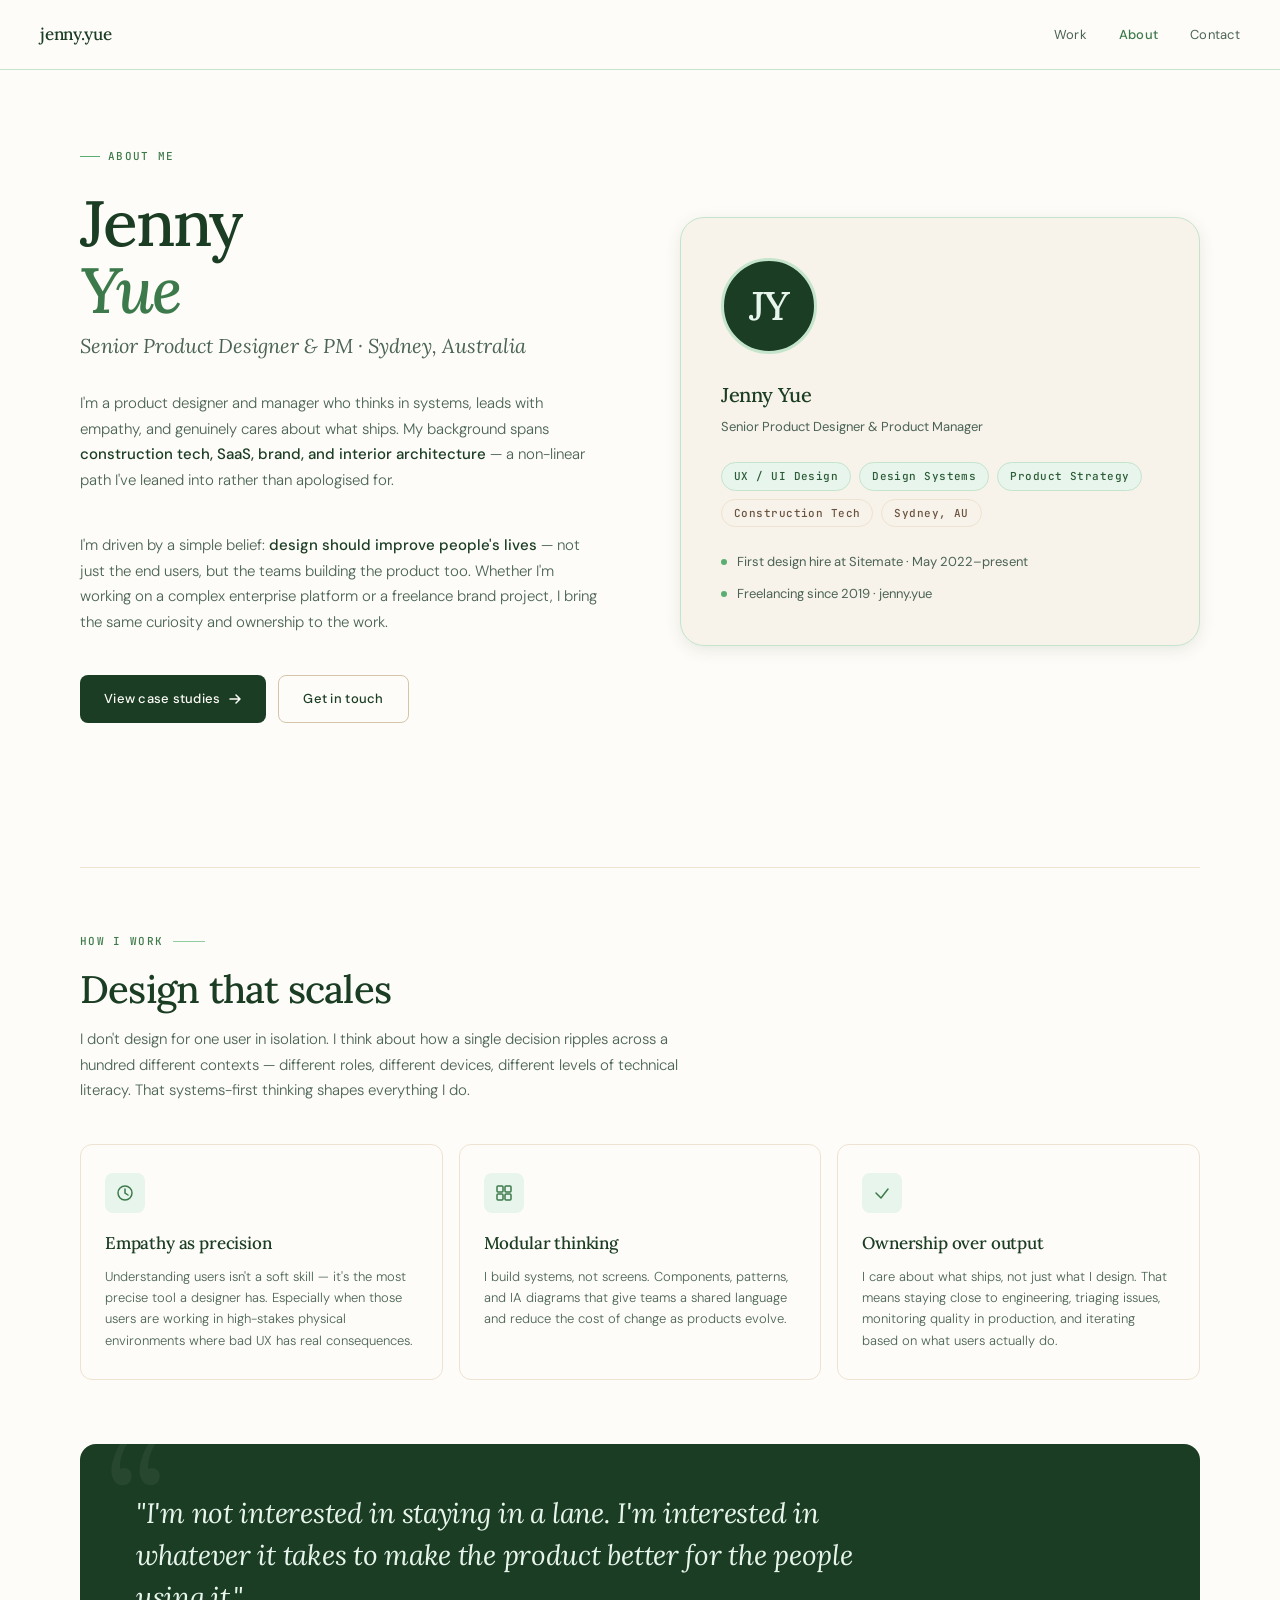
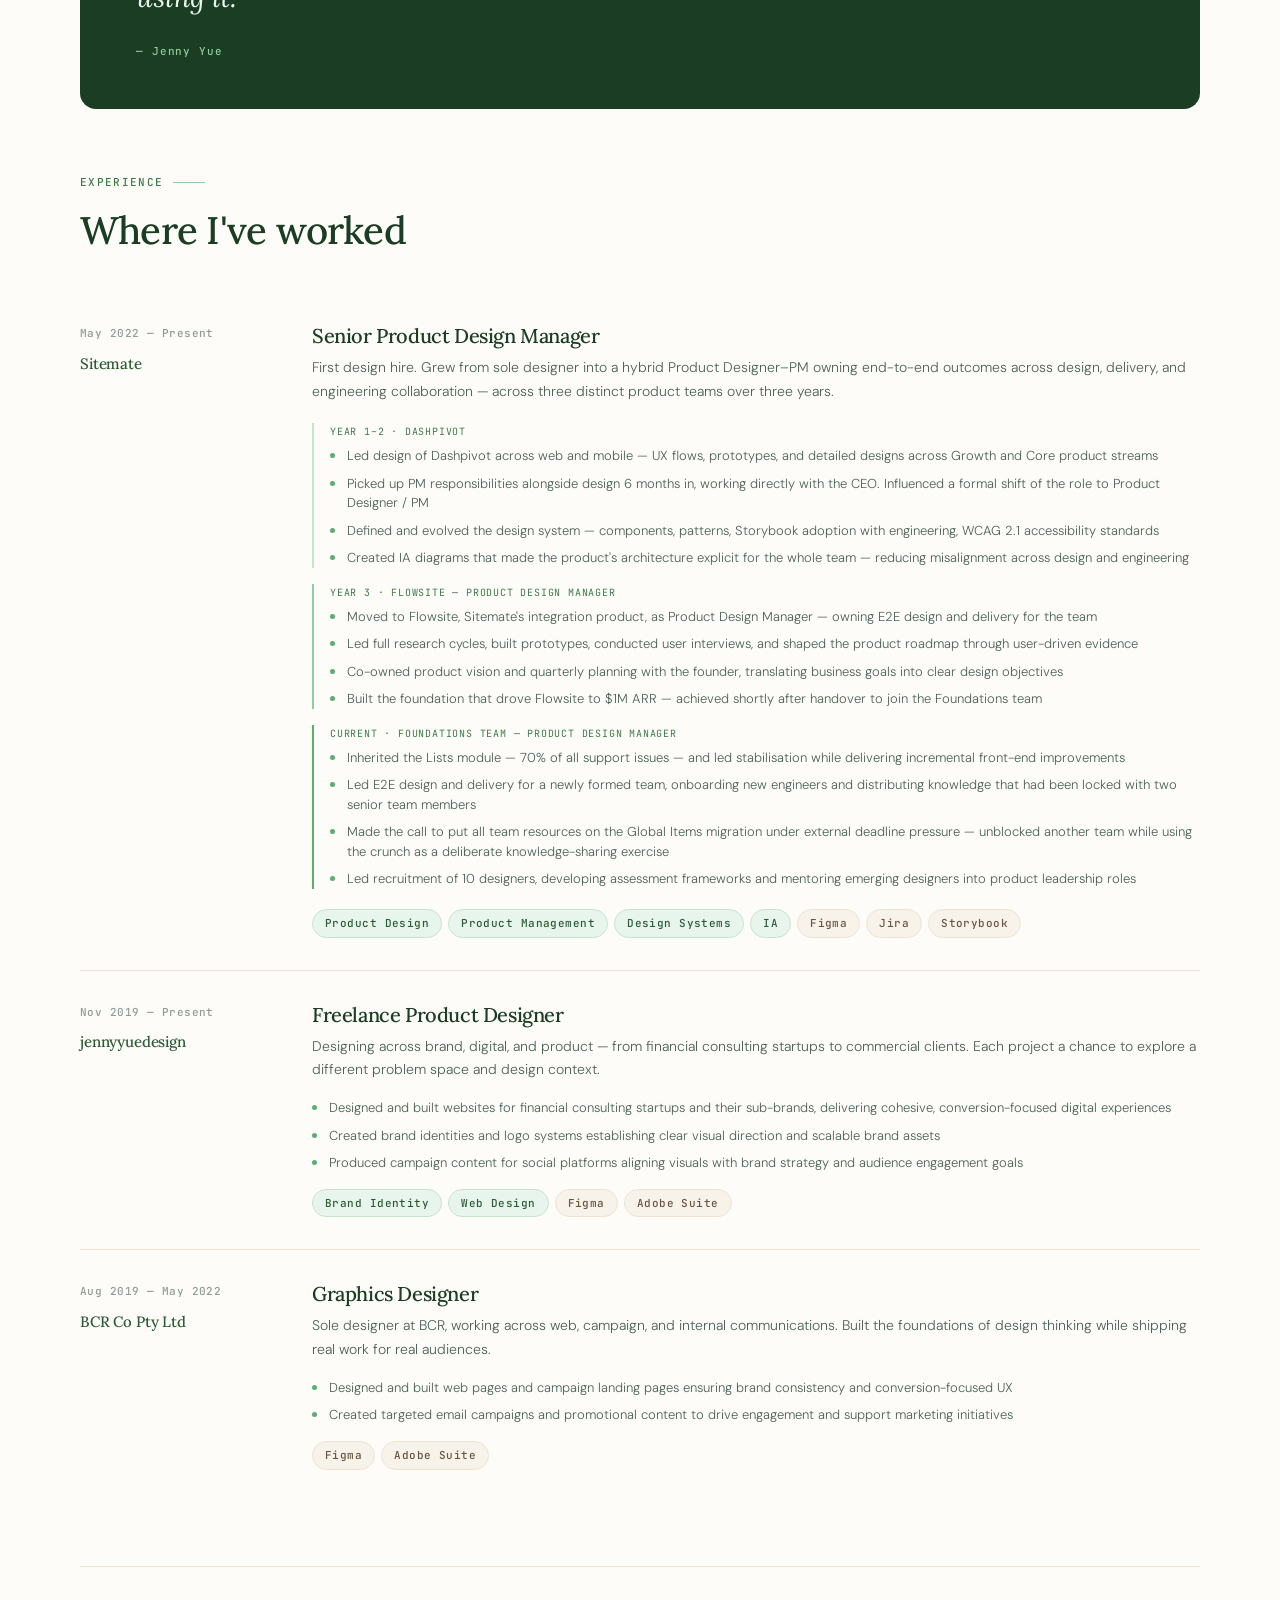
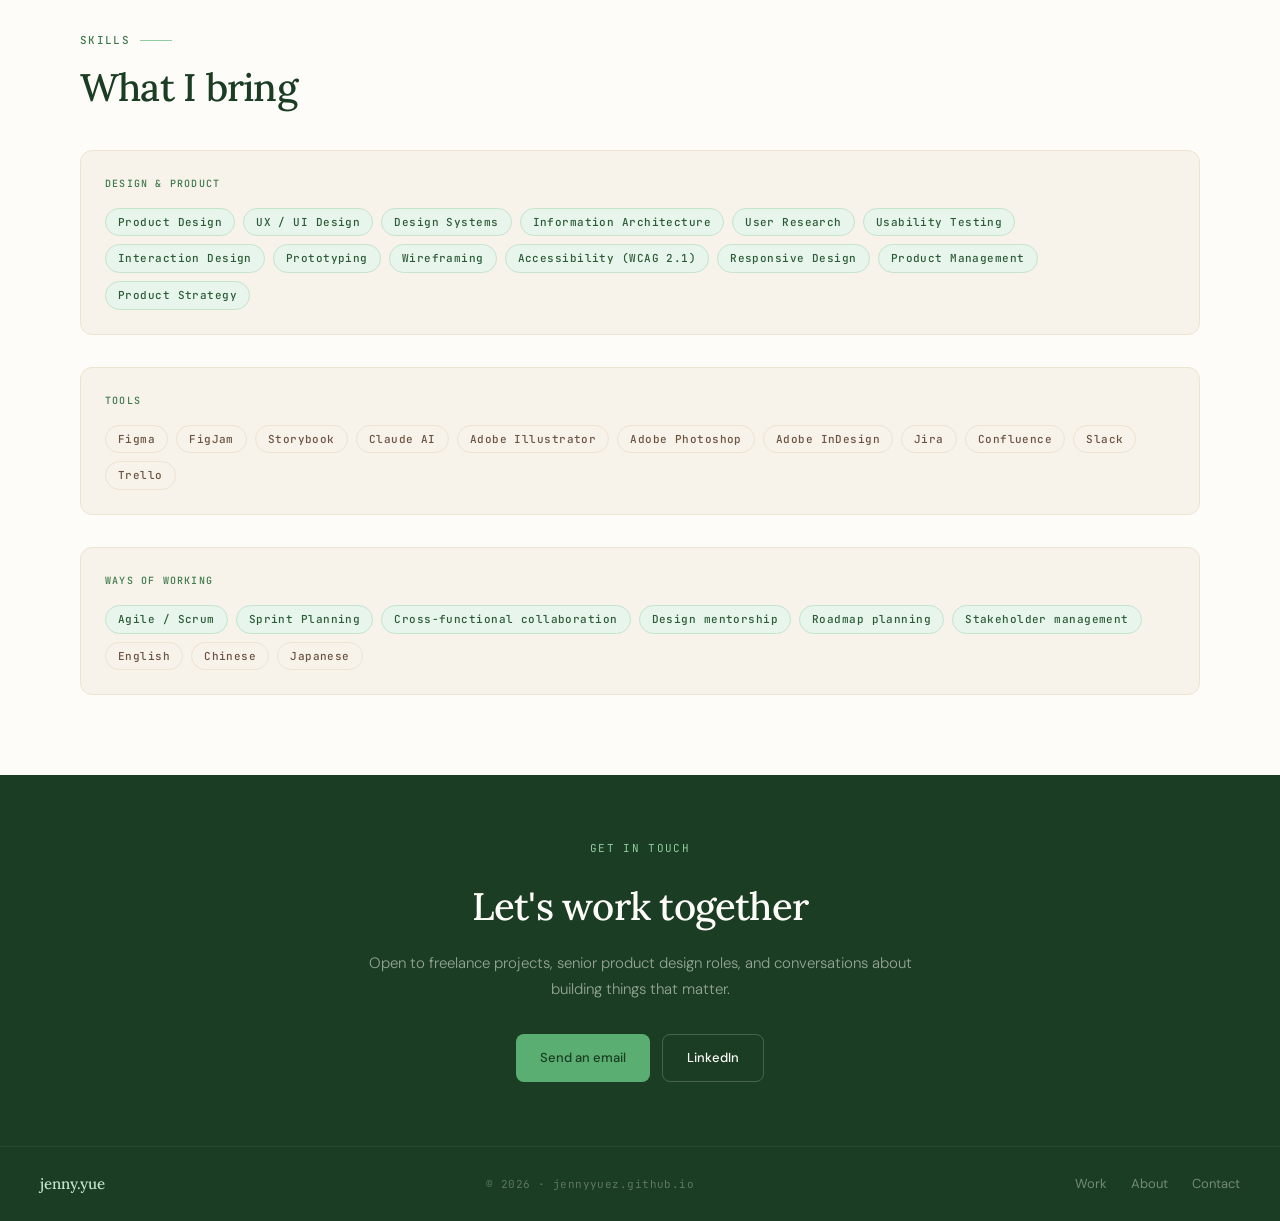
==== about.html @ 9a214248 "personal website files" ====
<!DOCTYPE html>
<html lang="en">
<head>
<meta charset="UTF-8">
<meta name="viewport" content="width=device-width, initial-scale=1.0">
<title>About — jenny.yue</title>
<link rel="preconnect" href="https://fonts.googleapis.com">
<link rel="preconnect" href="https://fonts.gstatic.com" crossorigin>
<link href="https://fonts.googleapis.com/css2?family=Lora:ital,wght@0,400;0,500;0,600;1,400;1,500&family=DM+Sans:opsz,wght@9..40,300;9..40,400;9..40,500&family=JetBrains+Mono:wght@400;500&display=swap" rel="stylesheet">
<style>
  /* ── Canopie tokens ── */
  :root {
    --canopy-100: #E8F5EC;
    --canopy-200: #C4E4CC;
    --canopy-300: #8FCC9F;
    --canopy-400: #5AAE72;
    --canopy-500: #3D7A4B;
    --canopy-600: #2C5C37;
    --canopy-700: #1A3D23;

    --soil-100: #F7F2EA;
    --soil-200: #EDE3D0;
    --soil-300: #D4C4A8;
    --soil-400: #B09A7A;
    --soil-500: #8C7355;
    --soil-600: #6B5440;
    --soil-700: #3D2E22;

    --bloom-400: #EE5A90;
    --bloom-500: #D93872;

    --sun-300: #FFD54F;
    --sun-500: #FFB300;

    --bg-base: #FEFCF8;
    --bg-subtle: #F7F2EA;
    --bg-overlay: #EDE3D0;
    --bg-inverse: #1A3D23;

    --text-primary: #1A3D23;
    --text-secondary: #4A6354;
    --text-tertiary: #8C9E93;
    --text-inverse: #FEFCF8;
    --text-disabled: #C4D0CA;

    --shadow-sm: 0 2px 6px rgba(26,61,35,0.08);
    --shadow-md: 0 4px 16px rgba(26,61,35,0.10);
    --shadow-lg: 0 8px 32px rgba(26,61,35,0.14);

    --radius-xs: 4px;
    --radius-sm: 8px;
    --radius-md: 12px;
    --radius-lg: 16px;
    --radius-xl: 24px;
    --radius-full: 9999px;

    --duration-fast: 150ms;
    --duration-normal: 250ms;
    --duration-slow: 400ms;
    --duration-leisurely: 600ms;

    --ease-default: cubic-bezier(0.4, 0, 0.2, 1);
    --ease-spring: cubic-bezier(0.34, 1.56, 0.64, 1);
    --ease-out: cubic-bezier(0, 0, 0.2, 1);

    --font-display: 'Lora', Georgia, serif;
    --font-body: 'DM Sans', 'Helvetica Neue', sans-serif;
    --font-mono: 'JetBrains Mono', monospace;
  }

  *, *::before, *::after { box-sizing: border-box; margin: 0; padding: 0; }
  html { scroll-behavior: smooth; }

  body {
    background: var(--bg-base);
    color: var(--text-primary);
    font-family: var(--font-body);
    font-size: 15px;
    line-height: 1.7;
    -webkit-font-smoothing: antialiased;
  }

  /* NAV */
  nav {
    position: fixed; top: 0; left: 0; right: 0; z-index: 100;
    padding: 20px 40px;
    display: flex; justify-content: space-between; align-items: center;
    background: rgba(254,252,248,0.92);
    backdrop-filter: blur(16px);
    border-bottom: 1px solid var(--canopy-200);
  }
  .nav-name {
    font-family: var(--font-display);
    font-size: 17px; font-weight: 500;
    color: var(--text-primary);
    text-decoration: none; letter-spacing: -0.01em;
  }
  .nav-links { display: flex; gap: 32px; list-style: none; }
  .nav-links a {
    font-size: 13px; color: var(--text-secondary);
    text-decoration: none; font-weight: 400;
    letter-spacing: 0.02em;
    transition: color var(--duration-fast) var(--ease-default);
  }
  .nav-links a:hover { color: var(--canopy-500); }
  .nav-links a.active { color: var(--canopy-500); font-weight: 500; }

  /* HERO */
  .hero {
    padding: 140px 40px 80px;
    max-width: 1200px; margin: 0 auto;
    display: grid; grid-template-columns: 1fr 1fr; gap: 80px; align-items: center;
  }
  .hero-left { }
  .hero-eyebrow {
    display: inline-flex; align-items: center; gap: 8px;
    font-family: var(--font-mono); font-size: 11px;
    font-weight: 500; letter-spacing: 0.12em; text-transform: uppercase;
    color: var(--canopy-500); margin-bottom: 24px;
  }
  .hero-eyebrow::before {
    content: ''; width: 20px; height: 1px; background: var(--canopy-400);
  }
  .hero-name {
    font-family: var(--font-display);
    font-size: clamp(3rem, 5vw, 5rem);
    font-weight: 500; line-height: 1.05;
    color: var(--text-primary);
    letter-spacing: -0.03em;
    margin-bottom: 8px;
  }
  .hero-name em {
    font-style: italic; color: var(--canopy-500);
  }
  .hero-role {
    font-family: var(--font-display);
    font-size: clamp(1rem, 2vw, 1.25rem);
    font-weight: 300; font-style: italic;
    color: var(--text-secondary);
    margin-bottom: 32px; line-height: 1.35;
  }
  .hero-bio {
    font-size: 15px; color: var(--text-secondary);
    line-height: 1.7; font-weight: 300;
    max-width: 520px; margin-bottom: 40px;
  }
  .hero-bio strong { color: var(--text-primary); font-weight: 500; }

  .hero-actions { display: flex; gap: 12px; flex-wrap: wrap; }
  .btn-primary {
    display: inline-flex; align-items: center; gap: 8px;
    background: var(--canopy-700); color: var(--text-inverse);
    text-decoration: none; padding: 12px 24px;
    font-size: 13px; font-weight: 500; letter-spacing: 0.02em;
    border-radius: var(--radius-sm);
    transition: background var(--duration-fast) var(--ease-default), transform var(--duration-fast) var(--ease-spring), box-shadow var(--duration-fast);
  }
  .btn-primary:hover {
    background: var(--canopy-600);
    transform: translateY(-1px);
    box-shadow: var(--shadow-md);
  }
  .btn-secondary {
    display: inline-flex; align-items: center; gap: 8px;
    background: transparent; color: var(--text-primary);
    text-decoration: none; padding: 12px 24px;
    font-size: 13px; font-weight: 500; letter-spacing: 0.02em;
    border-radius: var(--radius-sm);
    border: 1px solid var(--soil-300);
    transition: all var(--duration-fast) var(--ease-default);
  }
  .btn-secondary:hover {
    background: var(--bg-subtle);
    border-color: var(--canopy-300);
    color: var(--canopy-600);
  }

  /* AVATAR + CARD */
  .hero-right { position: relative; }
  .profile-card {
    background: var(--bg-subtle);
    border: 1px solid var(--canopy-200);
    border-radius: var(--radius-xl);
    padding: 40px;
    box-shadow: var(--shadow-md);
  }
  .avatar-ring {
    width: 96px; height: 96px;
    border-radius: var(--radius-full);
    background: var(--canopy-700);
    display: flex; align-items: center; justify-content: center;
    margin-bottom: 24px;
    font-family: var(--font-display);
    font-size: 2.5rem; font-weight: 500;
    color: var(--canopy-100);
    letter-spacing: -0.02em;
    border: 3px solid var(--canopy-200);
  }
  .profile-name {
    font-family: var(--font-display);
    font-size: 20px; font-weight: 500;
    color: var(--text-primary); margin-bottom: 4px;
    letter-spacing: -0.02em;
  }
  .profile-title {
    font-size: 13px; color: var(--text-secondary);
    margin-bottom: 24px; font-weight: 400;
  }
  .profile-tags { display: flex; flex-wrap: wrap; gap: 8px; margin-bottom: 24px; }
  .tag {
    font-family: var(--font-mono);
    font-size: 11px; font-weight: 500;
    padding: 4px 12px;
    border-radius: var(--radius-full);
    border: 1px solid;
    letter-spacing: 0.04em;
  }
  .tag-green { background: var(--canopy-100); color: var(--canopy-600); border-color: var(--canopy-200); }
  .tag-soil { background: var(--soil-100); color: var(--soil-600); border-color: var(--soil-200); }
  .profile-meta { display: flex; flex-direction: column; gap: 10px; }
  .profile-meta-row {
    display: flex; align-items: center; gap: 10px;
    font-size: 13px; color: var(--text-secondary);
  }
  .meta-dot {
    width: 6px; height: 6px; border-radius: var(--radius-full);
    background: var(--canopy-400); flex-shrink: 0;
  }

  /* MAIN */
  main { max-width: 1200px; margin: 0 auto; padding: 0 40px 80px; }

  /* DIVIDER */
  .section-divider {
    height: 1px; background: var(--soil-200);
    margin: 64px 0;
  }

  /* SECTION LABELS */
  .section-eyebrow {
    font-family: var(--font-mono); font-size: 11px;
    font-weight: 500; letter-spacing: 0.12em; text-transform: uppercase;
    color: var(--canopy-500); margin-bottom: 16px;
    display: flex; align-items: center; gap: 10px;
  }
  .section-eyebrow::after {
    content: ''; flex: 0 0 32px; height: 1px; background: var(--canopy-300);
  }
  .section-heading {
    font-family: var(--font-display);
    font-size: clamp(1.8rem, 3vw, 2.5rem);
    font-weight: 500; line-height: 1.15;
    color: var(--text-primary); letter-spacing: -0.02em;
    margin-bottom: 16px;
  }
  .section-body {
    font-size: 15px; color: var(--text-secondary);
    line-height: 1.7; font-weight: 300; max-width: 640px;
    margin-bottom: 16px;
  }
  .section-body strong { color: var(--text-primary); font-weight: 500; }

  /* PHILOSOPHY */
  .philosophy-grid { display: grid; grid-template-columns: 1fr 1fr 1fr; gap: 16px; margin-top: 40px; }
  .philosophy-card {
    background: var(--bg-base);
    border: 1px solid var(--soil-200);
    border-radius: var(--radius-md);
    padding: 28px 24px;
    transition: box-shadow var(--duration-normal) var(--ease-default), transform var(--duration-normal) var(--ease-spring), border-color var(--duration-normal);
  }
  .philosophy-card:hover {
    box-shadow: var(--shadow-md);
    transform: translateY(-2px);
    border-color: var(--canopy-200);
  }
  .philosophy-icon {
    width: 40px; height: 40px;
    background: var(--canopy-100);
    border-radius: var(--radius-sm);
    display: flex; align-items: center; justify-content: center;
    margin-bottom: 16px;
  }
  .philosophy-icon svg { width: 20px; height: 20px; }
  .philosophy-title {
    font-family: var(--font-display);
    font-size: 17px; font-weight: 500;
    color: var(--text-primary); margin-bottom: 8px;
    letter-spacing: -0.01em;
  }
  .philosophy-text {
    font-size: 13px; color: var(--text-secondary);
    line-height: 1.65; font-weight: 300;
  }

  /* EXPERIENCE */
  .experience-list { display: flex; flex-direction: column; gap: 0; margin-top: 40px; }
  .exp-item {
    display: grid; grid-template-columns: 200px 1fr;
    gap: 32px; padding: 32px 0;
    border-bottom: 1px solid var(--soil-200);
    opacity: 0; transform: translateY(16px);
    transition: opacity var(--duration-leisurely) var(--ease-out), transform var(--duration-leisurely) var(--ease-out);
  }
  .exp-item.visible { opacity: 1; transform: translateY(0); }
  .exp-item:last-child { border-bottom: none; }
  .exp-left { }
  .exp-period {
    font-family: var(--font-mono); font-size: 11px;
    color: var(--text-tertiary); letter-spacing: 0.04em;
    margin-bottom: 8px; font-weight: 500;
  }
  .exp-company {
    font-family: var(--font-display);
    font-size: 15px; font-weight: 500;
    color: var(--canopy-600); letter-spacing: -0.01em;
  }
  .exp-right { }
  .exp-role {
    font-family: var(--font-display);
    font-size: 20px; font-weight: 500;
    color: var(--text-primary); letter-spacing: -0.02em;
    margin-bottom: 8px; line-height: 1.2;
  }
  .exp-desc {
    font-size: 14px; color: var(--text-secondary);
    line-height: 1.7; font-weight: 300; margin-bottom: 16px;
  }
  .exp-highlights { display: flex; flex-direction: column; gap: 8px; }
  .exp-highlight {
    display: flex; gap: 12px; align-items: flex-start;
    font-size: 13px; color: var(--text-secondary);
    line-height: 1.5; font-weight: 300;
  }
  .highlight-dot {
    width: 5px; height: 5px; border-radius: var(--radius-full);
    background: var(--canopy-400); flex-shrink: 0; margin-top: 7px;
  }
  .exp-tags { display: flex; flex-wrap: wrap; gap: 6px; margin-top: 16px; }

  /* SKILLS */
  .skills-grid { display: flex; flex-direction: column; gap: 32px; margin-top: 40px; }
  .skill-group {
    background: var(--bg-subtle);
    border: 1px solid var(--soil-200);
    border-radius: var(--radius-md);
    padding: 24px;
  }
  .skill-group-label {
    font-family: var(--font-mono); font-size: 10px;
    font-weight: 500; letter-spacing: 0.12em; text-transform: uppercase;
    color: var(--canopy-500); margin-bottom: 16px;
  }
  .skill-badges { display: flex; flex-wrap: wrap; gap: 8px; }

  /* PULLQUOTE */
  .pullquote {
    background: var(--canopy-700);
    border-radius: var(--radius-lg);
    padding: 48px 56px;
    margin: 64px 0;
    position: relative; overflow: hidden;
  }
  .pullquote::before {
    content: '\201C';
    font-family: var(--font-display);
    font-size: 160px; font-weight: 300;
    color: rgba(255,255,255,0.06);
    position: absolute; top: -20px; left: 24px;
    line-height: 1; pointer-events: none;
  }
  .pullquote-text {
    font-family: var(--font-display);
    font-size: clamp(1.2rem, 2.5vw, 1.75rem);
    font-style: italic; font-weight: 300;
    color: var(--canopy-100);
    line-height: 1.5; letter-spacing: -0.01em;
    position: relative; z-index: 1;
    max-width: 720px;
  }
  .pullquote-attr {
    font-family: var(--font-mono);
    font-size: 11px; letter-spacing: 0.08em;
    color: var(--canopy-300);
    margin-top: 24px; font-weight: 500;
    position: relative; z-index: 1;
  }

  /* EDUCATION */
  .education-card {
    background: var(--bg-subtle);
    border: 1px solid var(--soil-200);
    border-radius: var(--radius-md);
    padding: 32px; margin-top: 40px;
    display: flex; gap: 32px; align-items: flex-start;
  }
  .edu-icon {
    width: 48px; height: 48px; flex-shrink: 0;
    background: var(--canopy-100);
    border-radius: var(--radius-sm);
    display: flex; align-items: center; justify-content: center;
  }
  .edu-degree {
    font-family: var(--font-display);
    font-size: 17px; font-weight: 500;
    color: var(--text-primary); margin-bottom: 4px;
    letter-spacing: -0.01em;
  }
  .edu-school { font-size: 13px; color: var(--canopy-500); margin-bottom: 4px; font-weight: 500; }
  .edu-period { font-family: var(--font-mono); font-size: 11px; color: var(--text-tertiary); letter-spacing: 0.04em; }

  /* CONTACT STRIP */
  .contact-strip {
    background: var(--bg-inverse);
    padding: 64px 40px;
    text-align: center;
    margin-top: 0;
  }
  .contact-inner { max-width: 560px; margin: 0 auto; }
  .contact-label {
    font-family: var(--font-mono); font-size: 11px;
    letter-spacing: 0.12em; text-transform: uppercase;
    color: var(--canopy-300); margin-bottom: 16px;
  }
  .contact-heading {
    font-family: var(--font-display);
    font-size: clamp(1.8rem, 3vw, 2.5rem);
    font-weight: 500; color: var(--text-inverse);
    letter-spacing: -0.02em; margin-bottom: 12px;
  }
  .contact-sub {
    font-size: 15px; color: rgba(254,252,248,0.55);
    font-weight: 300; margin-bottom: 32px;
  }
  .contact-actions { display: flex; gap: 12px; justify-content: center; flex-wrap: wrap; }
  .contact-btn {
    display: inline-flex; align-items: center; gap: 8px;
    padding: 12px 24px; border-radius: var(--radius-sm);
    font-size: 13px; font-weight: 500; text-decoration: none;
    transition: all var(--duration-fast) var(--ease-default);
  }
  .contact-btn-primary {
    background: var(--canopy-400); color: var(--bg-inverse);
  }
  .contact-btn-primary:hover { background: var(--canopy-300); }
  .contact-btn-ghost {
    background: transparent; color: var(--text-inverse);
    border: 1px solid rgba(254,252,248,0.2);
  }
  .contact-btn-ghost:hover { border-color: rgba(254,252,248,0.5); background: rgba(254,252,248,0.05); }

  /* FOOTER */
  footer {
    background: var(--bg-inverse);
    border-top: 1px solid rgba(255,255,255,0.06);
    padding: 24px 40px;
    display: flex; justify-content: space-between; align-items: center;
  }
  .footer-name { font-family: var(--font-display); font-size: 15px; color: var(--canopy-200); font-weight: 500; }
  .footer-copy { font-family: var(--font-mono); font-size: 11px; color: rgba(254,252,248,0.3); letter-spacing: 0.04em; }
  .footer-links { display: flex; gap: 24px; }
  .footer-links a { font-size: 13px; color: rgba(254,252,248,0.4); text-decoration: none; transition: color var(--duration-fast); }
  .footer-links a:hover { color: var(--canopy-200); }

  /* ANIM */
  @keyframes fadeUp {
    from { opacity: 0; transform: translateY(20px); }
    to { opacity: 1; transform: translateY(0); }
  }
  .hero-left > * { animation: fadeUp var(--duration-leisurely) var(--ease-out) both; }
  .hero-eyebrow { animation-delay: 0.05s; }
  .hero-name    { animation-delay: 0.15s; }
  .hero-role    { animation-delay: 0.22s; }
  .hero-bio     { animation-delay: 0.30s; }
  .hero-actions { animation-delay: 0.38s; }
  .hero-right   { animation: fadeUp 0.7s 0.25s var(--ease-out) both; }

  /* RESPONSIVE */
  @media (max-width: 900px) {
    nav { padding: 16px 20px; }
    .nav-links { display: none; }
    .hero { grid-template-columns: 1fr; padding: 100px 20px 48px; gap: 40px; }
    main { padding: 0 20px 60px; }
    .philosophy-grid, .skills-grid { grid-template-columns: 1fr; }
    .exp-item { grid-template-columns: 1fr; gap: 8px; }
    .pullquote { padding: 32px 28px; }
    .contact-strip { padding: 48px 20px; }
    footer { padding: 20px; flex-direction: column; gap: 12px; text-align: center; }
  }
</style>
</head>
<body>

<!-- NAV -->
<nav>
  <a href="index.html" class="nav-name">jenny.yue</a>
  <ul class="nav-links">
    <li><a href="index.html">Work</a></li>
    <li><a href="about.html" class="active">About</a></li>
    <li><a href="mailto:jennyyuedesign@gmail.com">Contact</a></li>
  </ul>
</nav>

<!-- HERO -->
<section class="hero">
  <div class="hero-left">
    <span class="hero-eyebrow">About me</span>
    <h1 class="hero-name">Jenny<br><em>Yue</em></h1>
    <p class="hero-role">Senior Product Designer & PM · Sydney, Australia</p>
    <p class="hero-bio">
      I'm a product designer and manager who thinks in systems, leads with empathy, and genuinely cares about what ships. My background spans <strong>construction tech, SaaS, brand, and interior architecture</strong> — a non-linear path I've leaned into rather than apologised for.
    </p>
    <p class="hero-bio">
      I'm driven by a simple belief: <strong>design should improve people's lives</strong> — not just the end users, but the teams building the product too. Whether I'm working on a complex enterprise platform or a freelance brand project, I bring the same curiosity and ownership to the work.
    </p>
    <div class="hero-actions">
      <a href="index.html" class="btn-primary">
        View case studies
        <svg width="14" height="14" viewBox="0 0 14 14" fill="none"><path d="M2 7h10M8 3l4 4-4 4" stroke="currentColor" stroke-width="1.5" stroke-linecap="round" stroke-linejoin="round"/></svg>
      </a>
      <a href="mailto:jennyyuedesign@gmail.com" class="btn-secondary">Get in touch</a>
    </div>
  </div>

  <div class="hero-right">
    <div class="profile-card">
      <div class="avatar-ring">JY</div>
      <div class="profile-name">Jenny Yue</div>
      <div class="profile-title">Senior Product Designer & Product Manager</div>
      <div class="profile-tags">
        <span class="tag tag-green">UX / UI Design</span>
        <span class="tag tag-green">Design Systems</span>
        <span class="tag tag-green">Product Strategy</span>
        <span class="tag tag-soil">Construction Tech</span>
        <span class="tag tag-soil">Sydney, AU</span>
      </div>
      <div class="profile-meta">
        <div class="profile-meta-row">
          <div class="meta-dot"></div>
          <span>First design hire at Sitemate · May 2022–present</span>
        </div>
        <div class="profile-meta-row">
          <div class="meta-dot"></div>
          <span>Freelancing since 2019 · jenny.yue</span>
        </div>
      </div>
    </div>
  </div>
</section>

<main>

  <!-- PHILOSOPHY -->
  <div class="section-divider"></div>
  <div id="philosophy">
    <p class="section-eyebrow">How I work</p>
    <h2 class="section-heading">Design that scales</h2>
    <p class="section-body">I don't design for one user in isolation. I think about how a single decision ripples across a hundred different contexts — different roles, different devices, different levels of technical literacy. That systems-first thinking shapes everything I do.</p>

    <div class="philosophy-grid">
      <div class="philosophy-card">
        <div class="philosophy-icon">
          <svg viewBox="0 0 20 20" fill="none" xmlns="http://www.w3.org/2000/svg">
            <circle cx="10" cy="10" r="7" stroke="#3D7A4B" stroke-width="1.5"/>
            <path d="M10 6v4l3 2" stroke="#3D7A4B" stroke-width="1.5" stroke-linecap="round"/>
          </svg>
        </div>
        <div class="philosophy-title">Empathy as precision</div>
        <div class="philosophy-text">Understanding users isn't a soft skill — it's the most precise tool a designer has. Especially when those users are working in high-stakes physical environments where bad UX has real consequences.</div>
      </div>
      <div class="philosophy-card">
        <div class="philosophy-icon">
          <svg viewBox="0 0 20 20" fill="none" xmlns="http://www.w3.org/2000/svg">
            <rect x="3" y="3" width="6" height="6" rx="1" stroke="#3D7A4B" stroke-width="1.5"/>
            <rect x="11" y="3" width="6" height="6" rx="1" stroke="#3D7A4B" stroke-width="1.5"/>
            <rect x="3" y="11" width="6" height="6" rx="1" stroke="#3D7A4B" stroke-width="1.5"/>
            <rect x="11" y="11" width="6" height="6" rx="1" stroke="#3D7A4B" stroke-width="1.5"/>
          </svg>
        </div>
        <div class="philosophy-title">Modular thinking</div>
        <div class="philosophy-text">I build systems, not screens. Components, patterns, and IA diagrams that give teams a shared language and reduce the cost of change as products evolve.</div>
      </div>
      <div class="philosophy-card">
        <div class="philosophy-icon">
          <svg viewBox="0 0 20 20" fill="none" xmlns="http://www.w3.org/2000/svg">
            <path d="M4 10l5 5 7-9" stroke="#3D7A4B" stroke-width="1.5" stroke-linecap="round" stroke-linejoin="round"/>
          </svg>
        </div>
        <div class="philosophy-title">Ownership over output</div>
        <div class="philosophy-text">I care about what ships, not just what I design. That means staying close to engineering, triaging issues, monitoring quality in production, and iterating based on what users actually do.</div>
      </div>
    </div>
  </div>

  <!-- PULLQUOTE -->
  <div class="pullquote">
    <p class="pullquote-text">"I'm not interested in staying in a lane. I'm interested in whatever it takes to make the product better for the people using it."</p>
    <p class="pullquote-attr">— Jenny Yue</p>
  </div>

  <!-- EXPERIENCE -->
  <div id="experience">
    <p class="section-eyebrow">Experience</p>
    <h2 class="section-heading">Where I've worked</h2>

    <div class="experience-list">

      <div class="exp-item">
        <div class="exp-left">
          <div class="exp-period">May 2022 — Present</div>
          <div class="exp-company">Sitemate</div>
        </div>
        <div class="exp-right">
          <div class="exp-role">Senior Product Design Manager</div>
          <p class="exp-desc">First design hire. Grew from sole designer into a hybrid Product Designer–PM owning end-to-end outcomes across design, delivery, and engineering collaboration — across three distinct product teams over three years.</p>

          <div style="margin-top:20px;display:flex;flex-direction:column;gap:16px">

            <div style="border-left:2px solid var(--canopy-200);padding-left:16px">
              <div style="font-family:var(--font-mono);font-size:10px;color:var(--canopy-500);letter-spacing:0.08em;text-transform:uppercase;margin-bottom:6px">Year 1–2 · Dashpivot</div>
              <div class="exp-highlights">
                <div class="exp-highlight"><div class="highlight-dot"></div><span>Led design of Dashpivot across web and mobile — UX flows, prototypes, and detailed designs across Growth and Core product streams</span></div>
                <div class="exp-highlight"><div class="highlight-dot"></div><span>Picked up PM responsibilities alongside design 6 months in, working directly with the CEO. Influenced a formal shift of the role to Product Designer / PM</span></div>
                <div class="exp-highlight"><div class="highlight-dot"></div><span>Defined and evolved the design system — components, patterns, Storybook adoption with engineering, WCAG 2.1 accessibility standards</span></div>
                <div class="exp-highlight"><div class="highlight-dot"></div><span>Created IA diagrams that made the product's architecture explicit for the whole team — reducing misalignment across design and engineering</span></div>
              </div>
            </div>

            <div style="border-left:2px solid var(--canopy-300);padding-left:16px">
              <div style="font-family:var(--font-mono);font-size:10px;color:var(--canopy-500);letter-spacing:0.08em;text-transform:uppercase;margin-bottom:6px">Year 3 · Flowsite — Product Design Manager</div>
              <div class="exp-highlights">
                <div class="exp-highlight"><div class="highlight-dot"></div><span>Moved to Flowsite, Sitemate's integration product, as Product Design Manager — owning E2E design and delivery for the team</span></div>
                <div class="exp-highlight"><div class="highlight-dot"></div><span>Led full research cycles, built prototypes, conducted user interviews, and shaped the product roadmap through user-driven evidence</span></div>
                <div class="exp-highlight"><div class="highlight-dot"></div><span>Co-owned product vision and quarterly planning with the founder, translating business goals into clear design objectives</span></div>
                <div class="exp-highlight"><div class="highlight-dot"></div><span>Built the foundation that drove Flowsite to $1M ARR — achieved shortly after handover to join the Foundations team</span></div>
              </div>
            </div>

            <div style="border-left:2px solid var(--canopy-400);padding-left:16px">
              <div style="font-family:var(--font-mono);font-size:10px;color:var(--canopy-500);letter-spacing:0.08em;text-transform:uppercase;margin-bottom:6px">Current · Foundations Team — Product Design Manager</div>
              <div class="exp-highlights">
                <div class="exp-highlight"><div class="highlight-dot"></div><span>Inherited the Lists module — 70% of all support issues — and led stabilisation while delivering incremental front-end improvements</span></div>
                <div class="exp-highlight"><div class="highlight-dot"></div><span>Led E2E design and delivery for a newly formed team, onboarding new engineers and distributing knowledge that had been locked with two senior team members</span></div>
                <div class="exp-highlight"><div class="highlight-dot"></div><span>Made the call to put all team resources on the Global Items migration under external deadline pressure — unblocked another team while using the crunch as a deliberate knowledge-sharing exercise</span></div>
                <div class="exp-highlight"><div class="highlight-dot"></div><span>Led recruitment of 10 designers, developing assessment frameworks and mentoring emerging designers into product leadership roles</span></div>
              </div>
            </div>

          </div>

          <div class="exp-tags" style="margin-top:20px">
            <span class="tag tag-green">Product Design</span>
            <span class="tag tag-green">Product Management</span>
            <span class="tag tag-green">Design Systems</span>
            <span class="tag tag-green">IA</span>
            <span class="tag tag-soil">Figma</span>
            <span class="tag tag-soil">Jira</span>
            <span class="tag tag-soil">Storybook</span>
          </div>
        </div>
      </div>

      <div class="exp-item">
        <div class="exp-left">
          <div class="exp-period">Nov 2019 — Present</div>
          <div class="exp-company">jennyyuedesign</div>
        </div>
        <div class="exp-right">
          <div class="exp-role">Freelance Product Designer</div>
          <p class="exp-desc">Designing across brand, digital, and product — from financial consulting startups to commercial clients. Each project a chance to explore a different problem space and design context.</p>
          <div class="exp-highlights">
            <div class="exp-highlight"><div class="highlight-dot"></div><span>Designed and built websites for financial consulting startups and their sub-brands, delivering cohesive, conversion-focused digital experiences</span></div>
            <div class="exp-highlight"><div class="highlight-dot"></div><span>Created brand identities and logo systems establishing clear visual direction and scalable brand assets</span></div>
            <div class="exp-highlight"><div class="highlight-dot"></div><span>Produced campaign content for social platforms aligning visuals with brand strategy and audience engagement goals</span></div>
          </div>
          <div class="exp-tags">
            <span class="tag tag-green">Brand Identity</span>
            <span class="tag tag-green">Web Design</span>
            <span class="tag tag-soil">Figma</span>
            <span class="tag tag-soil">Adobe Suite</span>
          </div>
        </div>
      </div>

      <div class="exp-item">
        <div class="exp-left">
          <div class="exp-period">Aug 2019 — May 2022</div>
          <div class="exp-company">BCR Co Pty Ltd</div>
        </div>
        <div class="exp-right">
          <div class="exp-role">Graphics Designer</div>
          <p class="exp-desc">Sole designer at BCR, working across web, campaign, and internal communications. Built the foundations of design thinking while shipping real work for real audiences.</p>
          <div class="exp-highlights">
            <div class="exp-highlight"><div class="highlight-dot"></div><span>Designed and built web pages and campaign landing pages ensuring brand consistency and conversion-focused UX</span></div>
            <div class="exp-highlight"><div class="highlight-dot"></div><span>Created targeted email campaigns and promotional content to drive engagement and support marketing initiatives</span></div>
          </div>
          <div class="exp-tags">
            <span class="tag tag-soil">Figma</span>
            <span class="tag tag-soil">Adobe Suite</span>
          </div>
        </div>
      </div>

    </div>
  </div>

  <!-- SKILLS -->
  <div class="section-divider"></div>
  <div id="skills">
    <p class="section-eyebrow">Skills</p>
    <h2 class="section-heading">What I bring</h2>

    <div class="skills-grid">
      <div class="skill-group">
        <div class="skill-group-label">Design &amp; Product</div>
        <div class="skill-badges">
          <span class="tag tag-green">Product Design</span>
          <span class="tag tag-green">UX / UI Design</span>
          <span class="tag tag-green">Design Systems</span>
          <span class="tag tag-green">Information Architecture</span>
          <span class="tag tag-green">User Research</span>
          <span class="tag tag-green">Usability Testing</span>
          <span class="tag tag-green">Interaction Design</span>
          <span class="tag tag-green">Prototyping</span>
          <span class="tag tag-green">Wireframing</span>
          <span class="tag tag-green">Accessibility (WCAG 2.1)</span>
          <span class="tag tag-green">Responsive Design</span>
          <span class="tag tag-green">Product Management</span>
          <span class="tag tag-green">Product Strategy</span>
        </div>
      </div>
      <div class="skill-group">
        <div class="skill-group-label">Tools</div>
        <div class="skill-badges">
          <span class="tag tag-soil">Figma</span>
          <span class="tag tag-soil">FigJam</span>
          <span class="tag tag-soil">Storybook</span>
          <span class="tag tag-soil">Claude AI</span>
          <span class="tag tag-soil">Adobe Illustrator</span>
          <span class="tag tag-soil">Adobe Photoshop</span>
          <span class="tag tag-soil">Adobe InDesign</span>
          <span class="tag tag-soil">Jira</span>
          <span class="tag tag-soil">Confluence</span>
          <span class="tag tag-soil">Slack</span>
          <span class="tag tag-soil">Trello</span>
        </div>
      </div>
      <div class="skill-group">
        <div class="skill-group-label">Ways of working</div>
        <div class="skill-badges">
          <span class="tag tag-green">Agile / Scrum</span>
          <span class="tag tag-green">Sprint Planning</span>
          <span class="tag tag-green">Cross-functional collaboration</span>
          <span class="tag tag-green">Design mentorship</span>
          <span class="tag tag-green">Roadmap planning</span>
          <span class="tag tag-green">Stakeholder management</span>
          <span class="tag tag-soil">English</span>
          <span class="tag tag-soil">Chinese</span>
          <span class="tag tag-soil">Japanese</span>
        </div>
      </div>
    </div>
  </div>


</main>

<!-- CONTACT -->
<section class="contact-strip">
  <div class="contact-inner">
    <p class="contact-label">Get in touch</p>
    <h2 class="contact-heading">Let's work together</h2>
    <p class="contact-sub">Open to freelance projects, senior product design roles, and conversations about building things that matter.</p>
    <div class="contact-actions">
      <a href="mailto:jennyyuedesign@gmail.com" class="contact-btn contact-btn-primary">Send an email</a>
      <a href="https://linkedin.com/in/jennifer-zhou-6446b0180" class="contact-btn contact-btn-ghost" target="_blank">LinkedIn</a>
    </div>
  </div>
</section>

<footer>
  <div class="footer-name">jenny.yue</div>
  <div class="footer-copy">© 2026 · jennyyuez.github.io</div>
  <div class="footer-links">
    <a href="index.html">Work</a>
    <a href="about.html">About</a>
    <a href="mailto:jennyyuedesign@gmail.com">Contact</a>
  </div>
</footer>

<script>
  // Scroll reveal for experience items
  const observer = new IntersectionObserver((entries) => {
    entries.forEach((entry, i) => {
      if (entry.isIntersecting) {
        setTimeout(() => entry.target.classList.add('visible'), i * 80);
      }
    });
  }, { threshold: 0.1 });
  document.querySelectorAll('.exp-item').forEach(el => observer.observe(el));


</script>

</body>
</html>
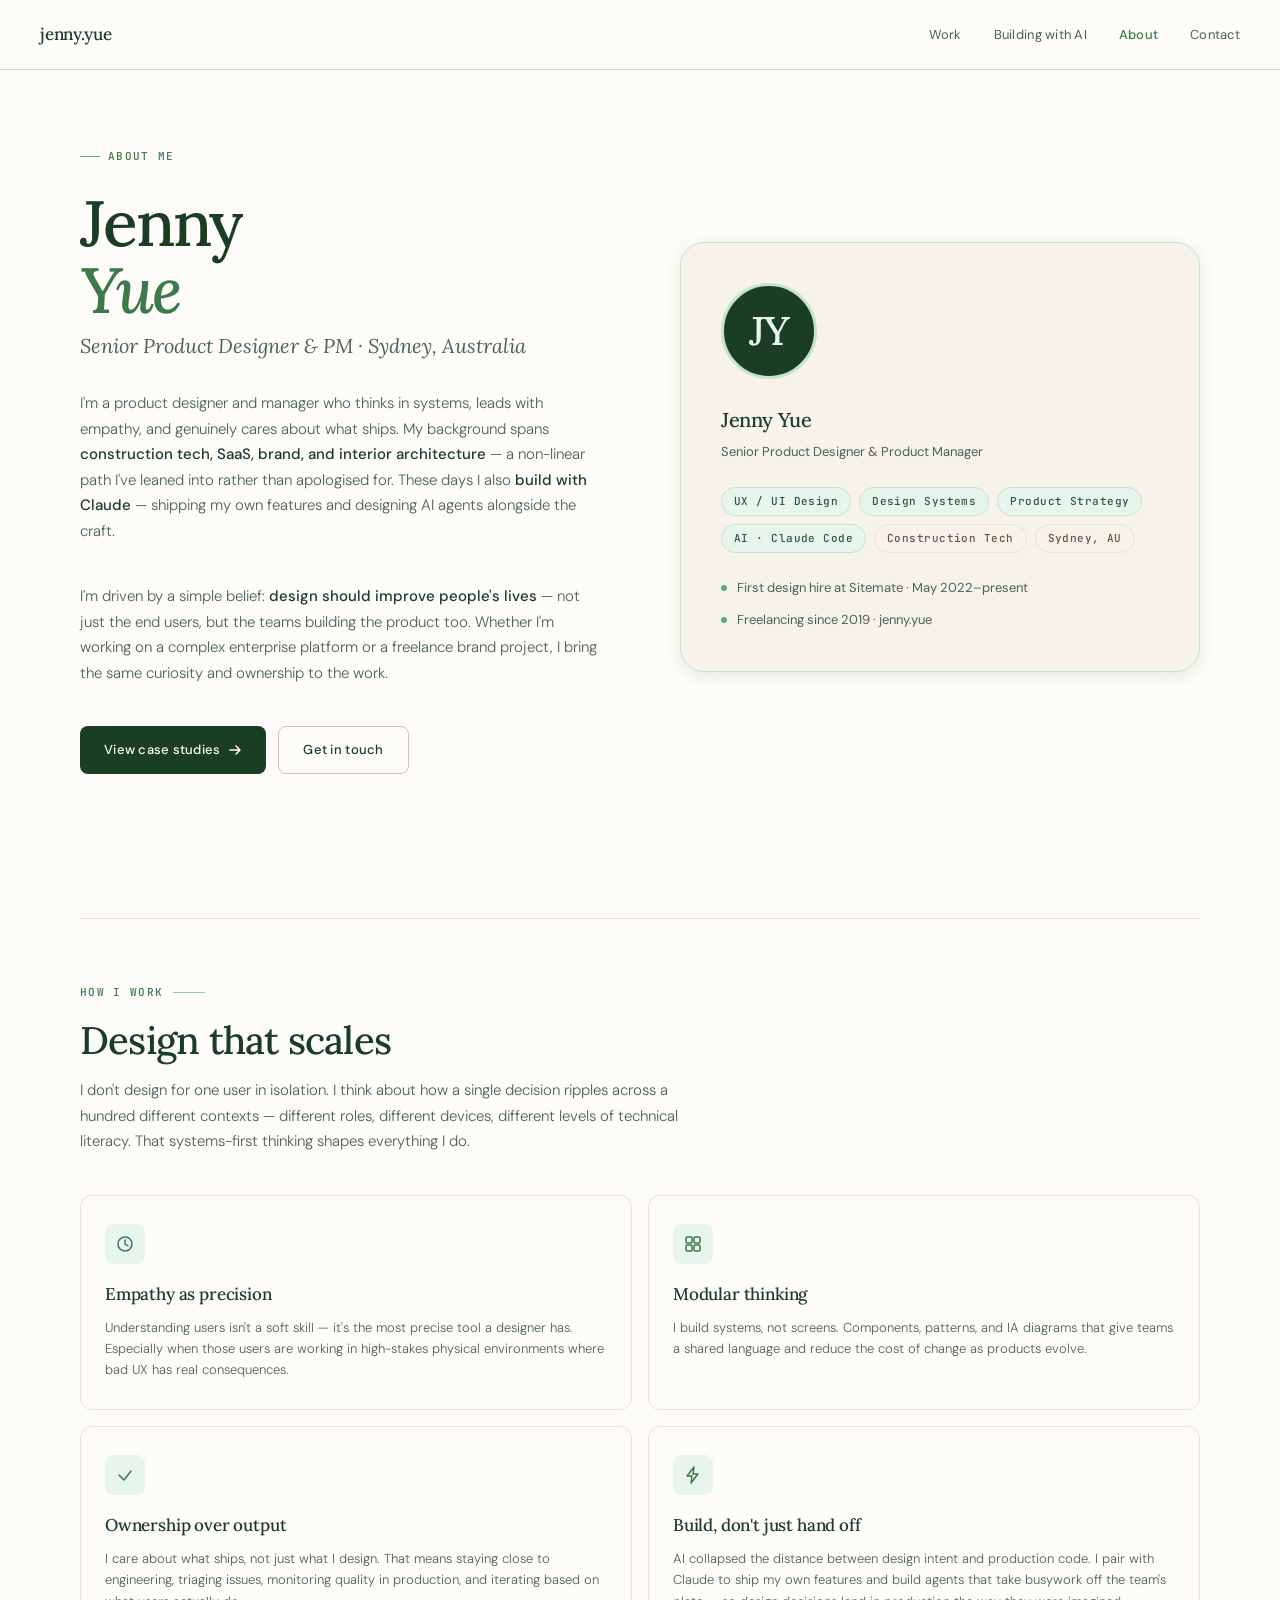
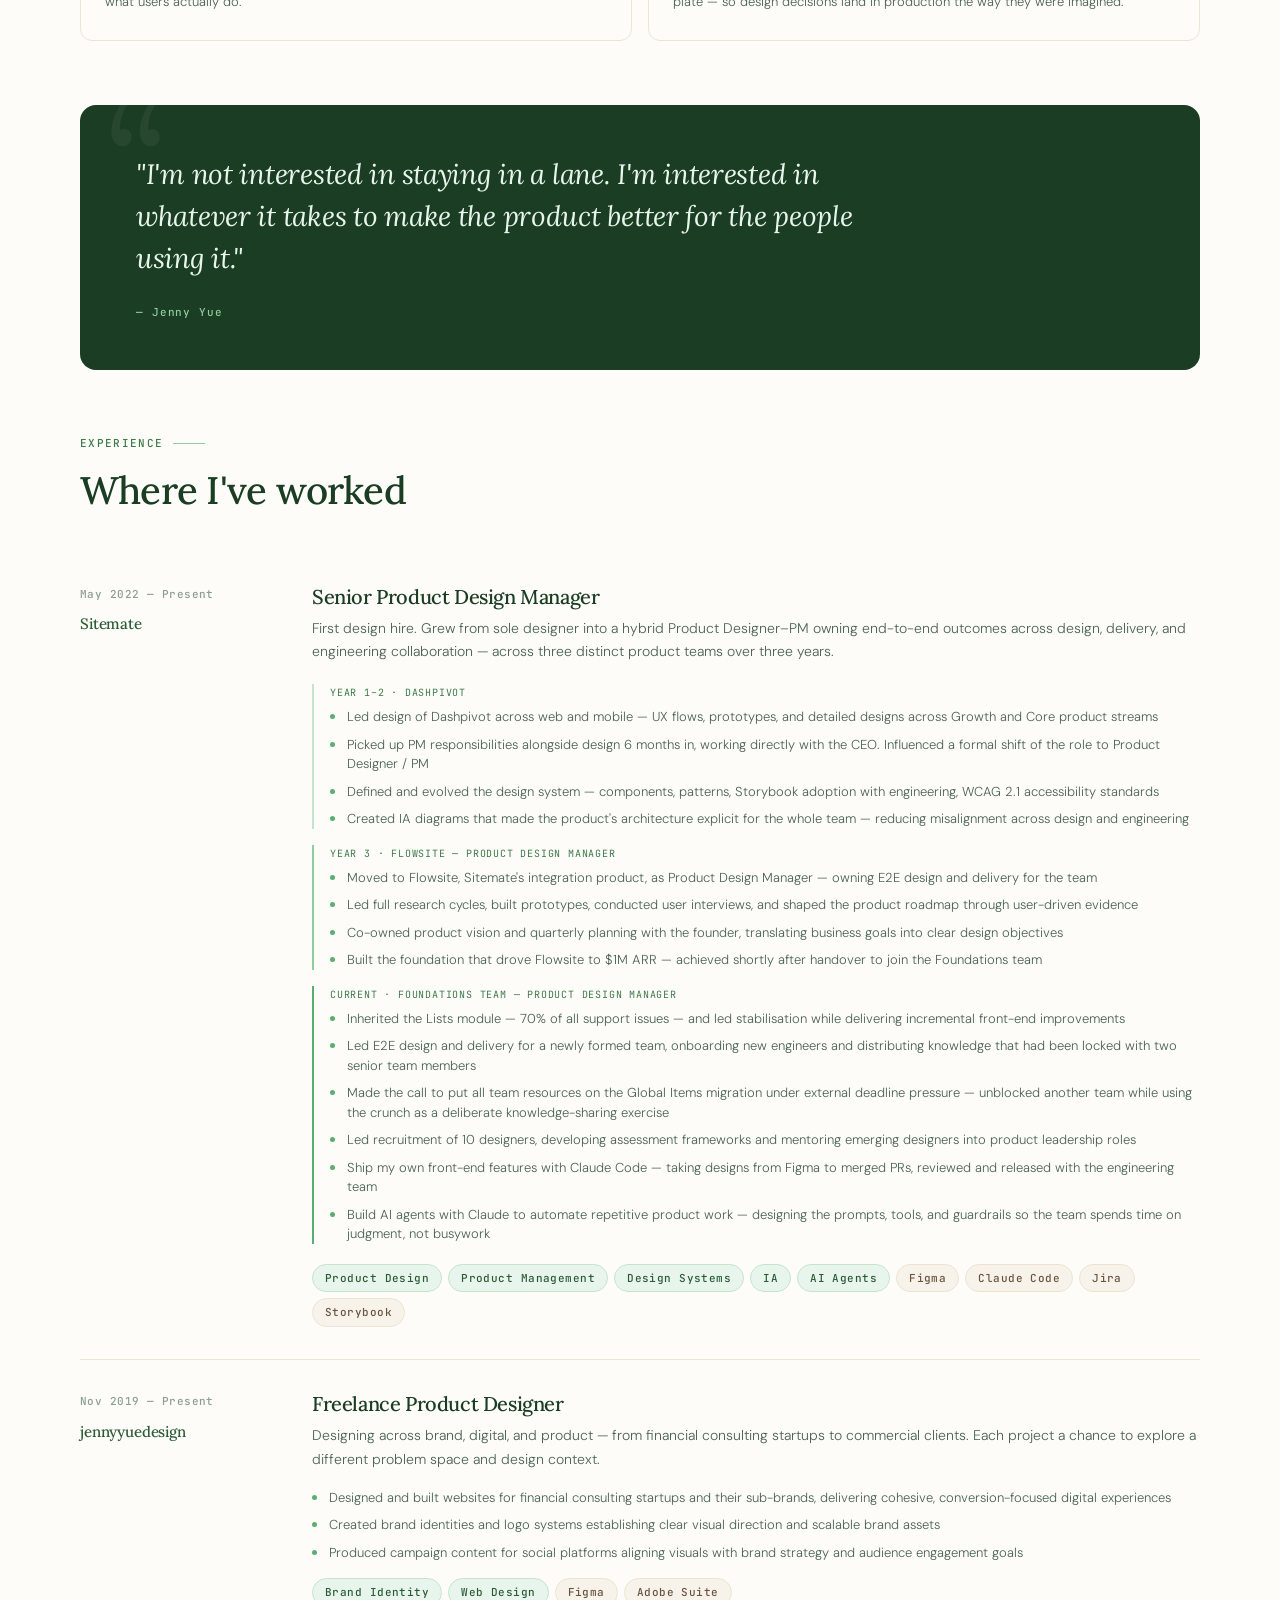
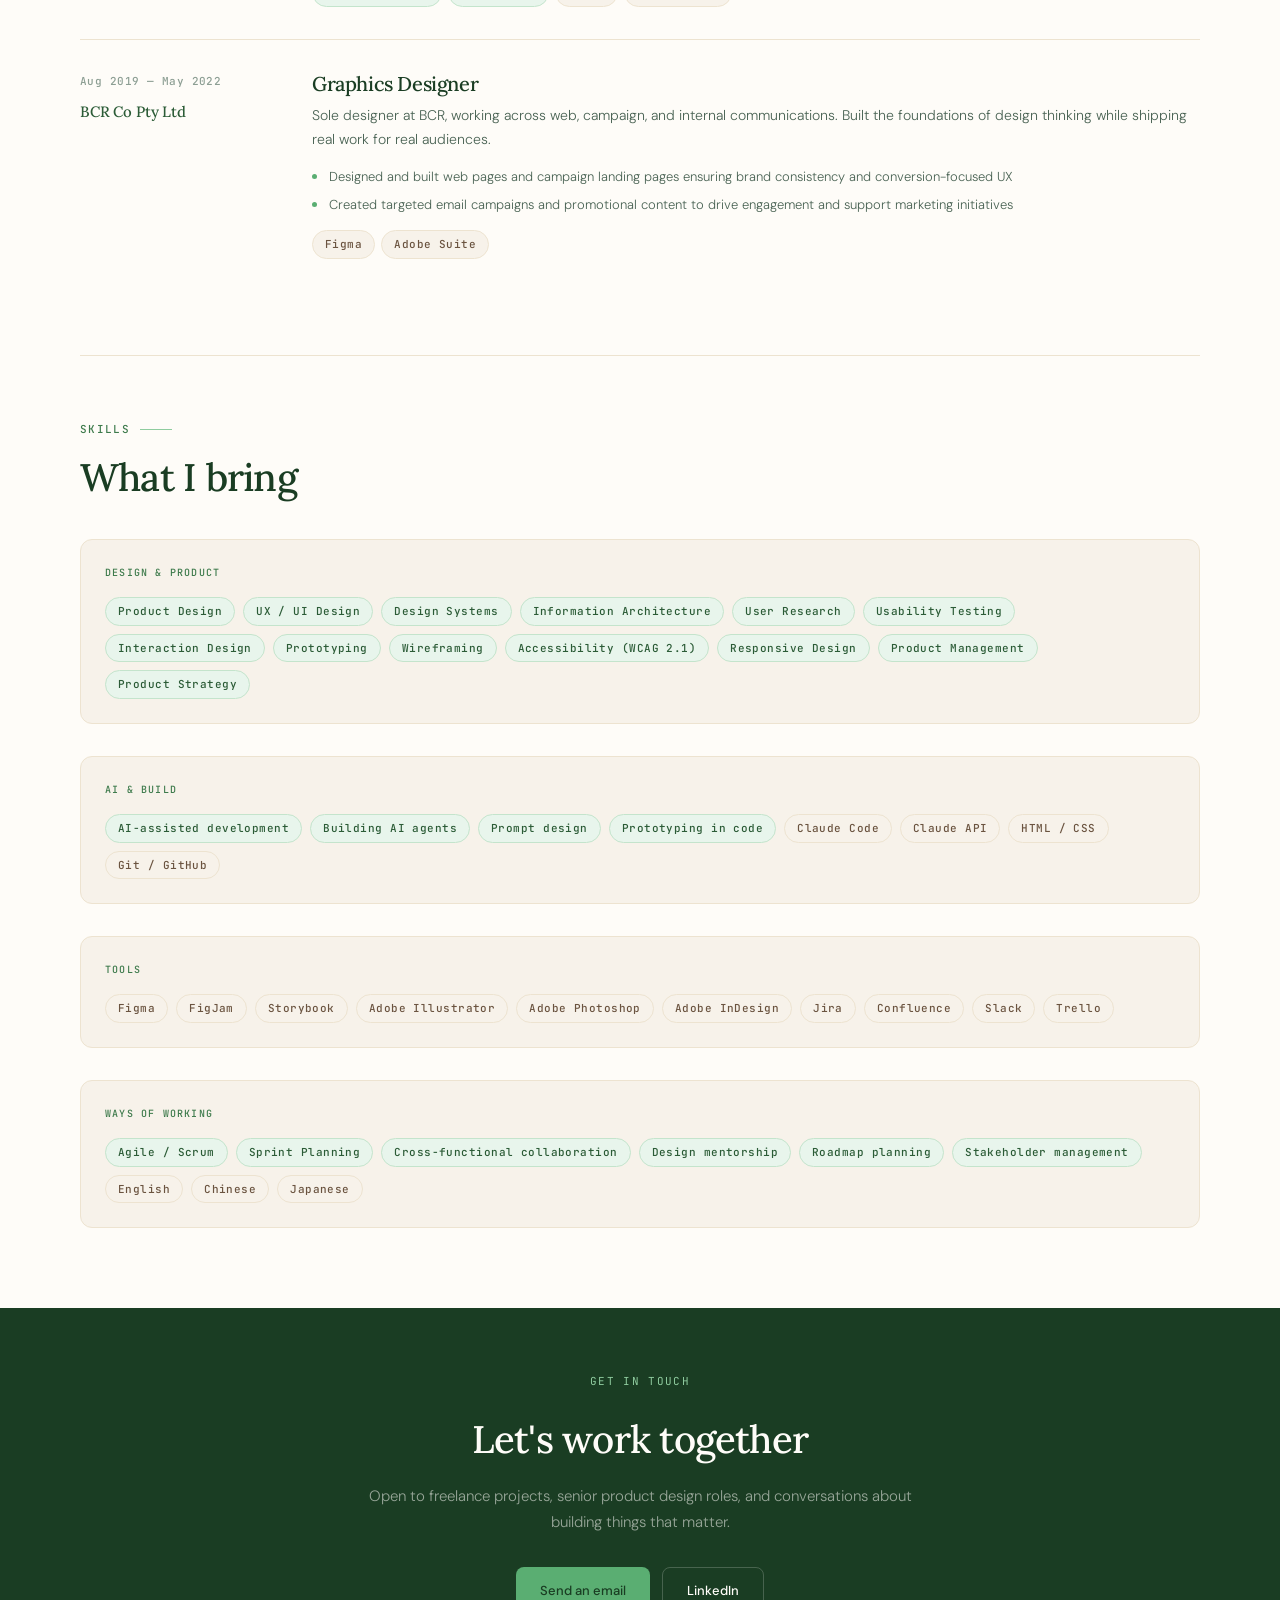
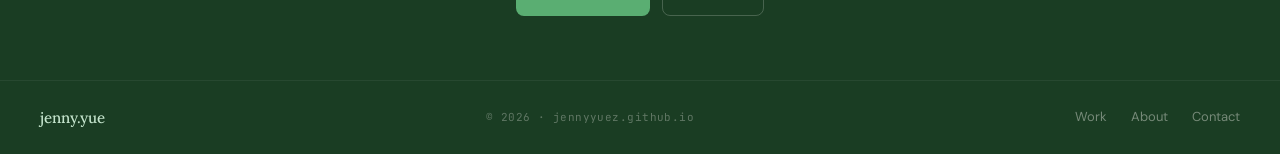
==== commit 84b2a7b1: "Redesign portfolio: designer-led positioning with AI-builder story - Hero repositioned around senior" ====
--- a/about.html
+++ b/about.html
@@ -261,7 +261,7 @@
   .section-body strong { color: var(--text-primary); font-weight: 500; }
 
   /* PHILOSOPHY */
-  .philosophy-grid { display: grid; grid-template-columns: 1fr 1fr 1fr; gap: 16px; margin-top: 40px; }
+  .philosophy-grid { display: grid; grid-template-columns: 1fr 1fr; gap: 16px; margin-top: 40px; }
   .philosophy-card {
     background: var(--bg-base);
     border: 1px solid var(--soil-200);
@@ -495,7 +495,8 @@
 <nav>
   <a href="index.html" class="nav-name">jenny.yue</a>
   <ul class="nav-links">
-    <li><a href="index.html">Work</a></li>
+    <li><a href="index.html#work">Work</a></li>
+    <li><a href="index.html#ai">Building with AI</a></li>
     <li><a href="about.html" class="active">About</a></li>
     <li><a href="mailto:jennyyuedesign@gmail.com">Contact</a></li>
   </ul>
@@ -508,7 +509,7 @@
     <h1 class="hero-name">Jenny<br><em>Yue</em></h1>
     <p class="hero-role">Senior Product Designer & PM · Sydney, Australia</p>
     <p class="hero-bio">
-      I'm a product designer and manager who thinks in systems, leads with empathy, and genuinely cares about what ships. My background spans <strong>construction tech, SaaS, brand, and interior architecture</strong> — a non-linear path I've leaned into rather than apologised for.
+      I'm a product designer and manager who thinks in systems, leads with empathy, and genuinely cares about what ships. My background spans <strong>construction tech, SaaS, brand, and interior architecture</strong> — a non-linear path I've leaned into rather than apologised for. These days I also <strong>build with Claude</strong> — shipping my own features and designing AI agents alongside the craft.
     </p>
     <p class="hero-bio">
       I'm driven by a simple belief: <strong>design should improve people's lives</strong> — not just the end users, but the teams building the product too. Whether I'm working on a complex enterprise platform or a freelance brand project, I bring the same curiosity and ownership to the work.
@@ -531,6 +532,7 @@
         <span class="tag tag-green">UX / UI Design</span>
         <span class="tag tag-green">Design Systems</span>
         <span class="tag tag-green">Product Strategy</span>
+        <span class="tag tag-green">AI · Claude Code</span>
         <span class="tag tag-soil">Construction Tech</span>
         <span class="tag tag-soil">Sydney, AU</span>
       </div>
@@ -588,6 +590,15 @@
         </div>
         <div class="philosophy-title">Ownership over output</div>
         <div class="philosophy-text">I care about what ships, not just what I design. That means staying close to engineering, triaging issues, monitoring quality in production, and iterating based on what users actually do.</div>
+      </div>
+      <div class="philosophy-card">
+        <div class="philosophy-icon">
+          <svg viewBox="0 0 20 20" fill="none" xmlns="http://www.w3.org/2000/svg">
+            <path d="M11 2L4 11h5l-1 7 7-9h-5l1-7z" stroke="#3D7A4B" stroke-width="1.5" stroke-linecap="round" stroke-linejoin="round"/>
+          </svg>
+        </div>
+        <div class="philosophy-title">Build, don't just hand off</div>
+        <div class="philosophy-text">AI collapsed the distance between design intent and production code. I pair with Claude to ship my own features and build agents that take busywork off the team's plate — so design decisions land in production the way they were imagined.</div>
       </div>
     </div>
   </div>
@@ -643,6 +654,8 @@
                 <div class="exp-highlight"><div class="highlight-dot"></div><span>Led E2E design and delivery for a newly formed team, onboarding new engineers and distributing knowledge that had been locked with two senior team members</span></div>
                 <div class="exp-highlight"><div class="highlight-dot"></div><span>Made the call to put all team resources on the Global Items migration under external deadline pressure — unblocked another team while using the crunch as a deliberate knowledge-sharing exercise</span></div>
                 <div class="exp-highlight"><div class="highlight-dot"></div><span>Led recruitment of 10 designers, developing assessment frameworks and mentoring emerging designers into product leadership roles</span></div>
+                <div class="exp-highlight"><div class="highlight-dot"></div><span>Ship my own front-end features with Claude Code — taking designs from Figma to merged PRs, reviewed and released with the engineering team</span></div>
+                <div class="exp-highlight"><div class="highlight-dot"></div><span>Build AI agents with Claude to automate repetitive product work — designing the prompts, tools, and guardrails so the team spends time on judgment, not busywork</span></div>
               </div>
             </div>
 
@@ -653,7 +666,9 @@
             <span class="tag tag-green">Product Management</span>
             <span class="tag tag-green">Design Systems</span>
             <span class="tag tag-green">IA</span>
+            <span class="tag tag-green">AI Agents</span>
             <span class="tag tag-soil">Figma</span>
+            <span class="tag tag-soil">Claude Code</span>
             <span class="tag tag-soil">Jira</span>
             <span class="tag tag-soil">Storybook</span>
           </div>
@@ -730,12 +745,24 @@
         </div>
       </div>
       <div class="skill-group">
+        <div class="skill-group-label">AI &amp; Build</div>
+        <div class="skill-badges">
+          <span class="tag tag-green">AI-assisted development</span>
+          <span class="tag tag-green">Building AI agents</span>
+          <span class="tag tag-green">Prompt design</span>
+          <span class="tag tag-green">Prototyping in code</span>
+          <span class="tag tag-soil">Claude Code</span>
+          <span class="tag tag-soil">Claude API</span>
+          <span class="tag tag-soil">HTML / CSS</span>
+          <span class="tag tag-soil">Git / GitHub</span>
+        </div>
+      </div>
+      <div class="skill-group">
         <div class="skill-group-label">Tools</div>
         <div class="skill-badges">
           <span class="tag tag-soil">Figma</span>
           <span class="tag tag-soil">FigJam</span>
           <span class="tag tag-soil">Storybook</span>
-          <span class="tag tag-soil">Claude AI</span>
           <span class="tag tag-soil">Adobe Illustrator</span>
           <span class="tag tag-soil">Adobe Photoshop</span>
           <span class="tag tag-soil">Adobe InDesign</span>
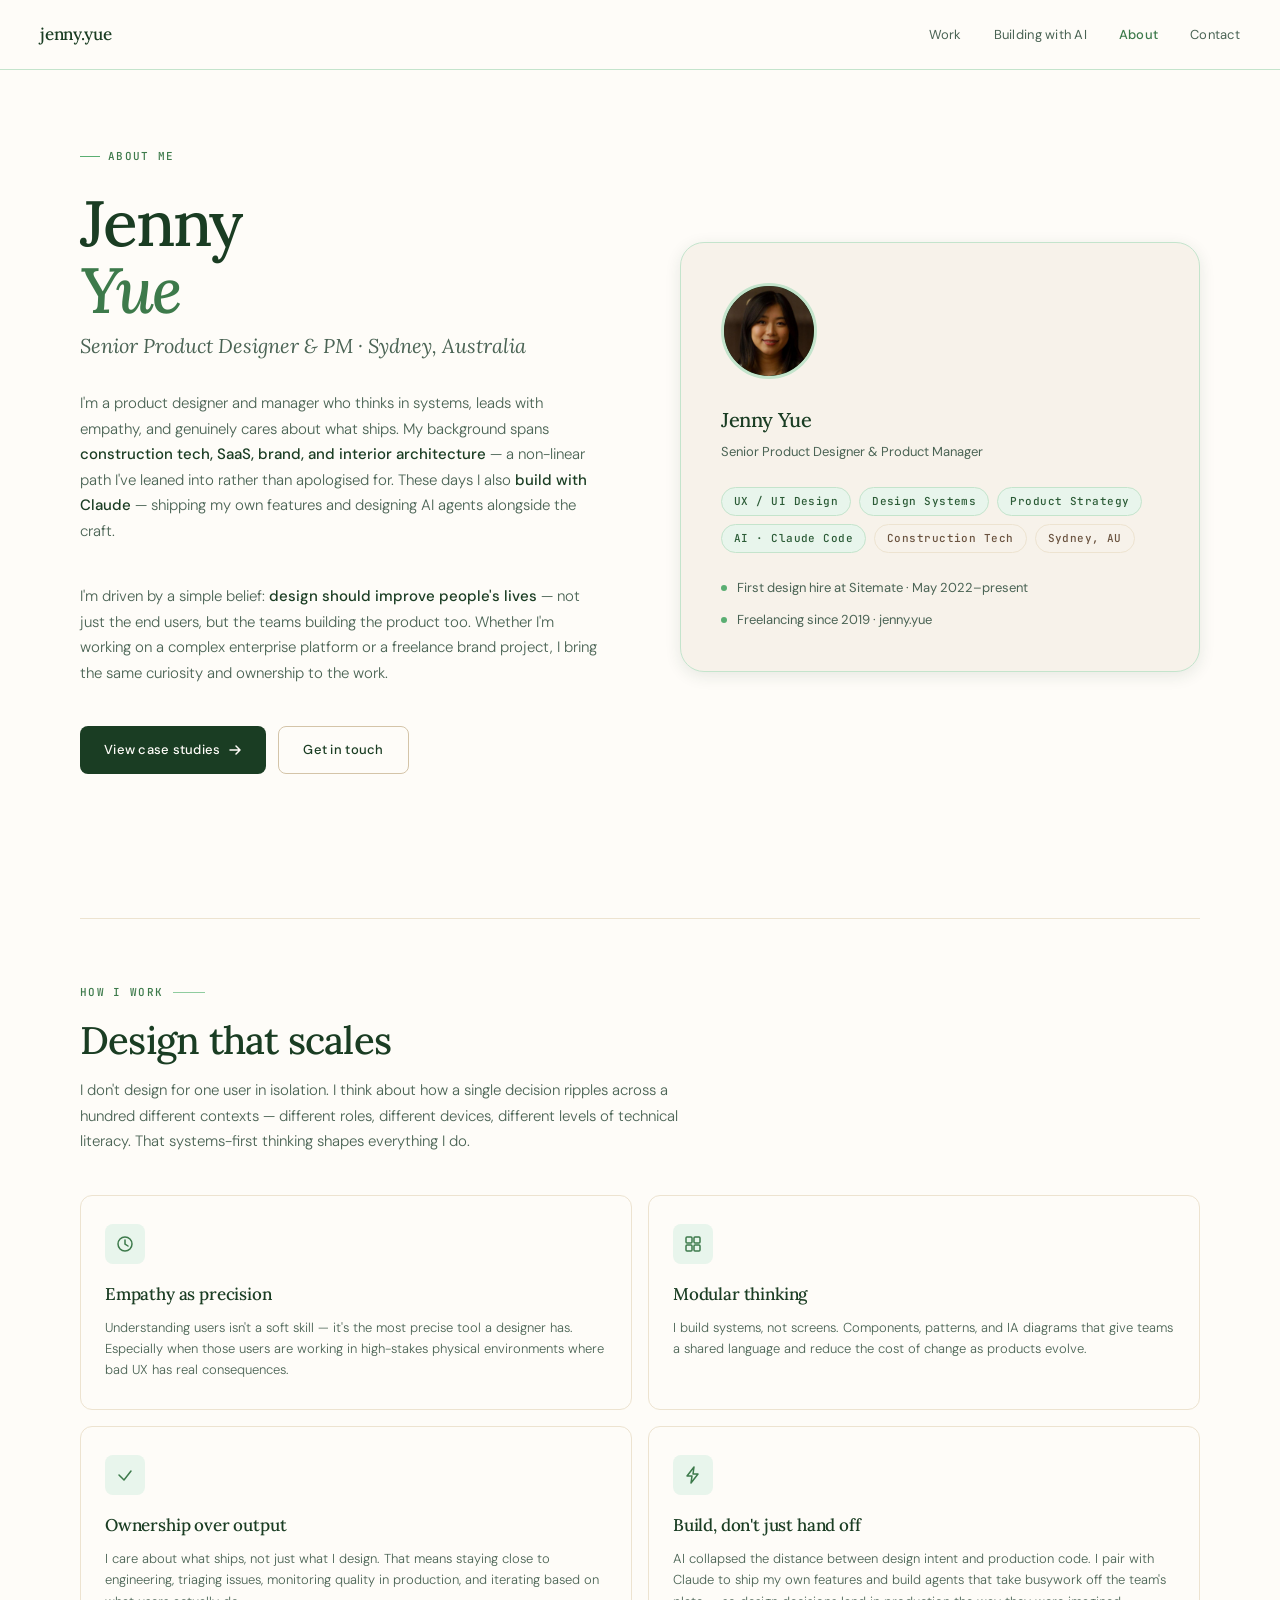
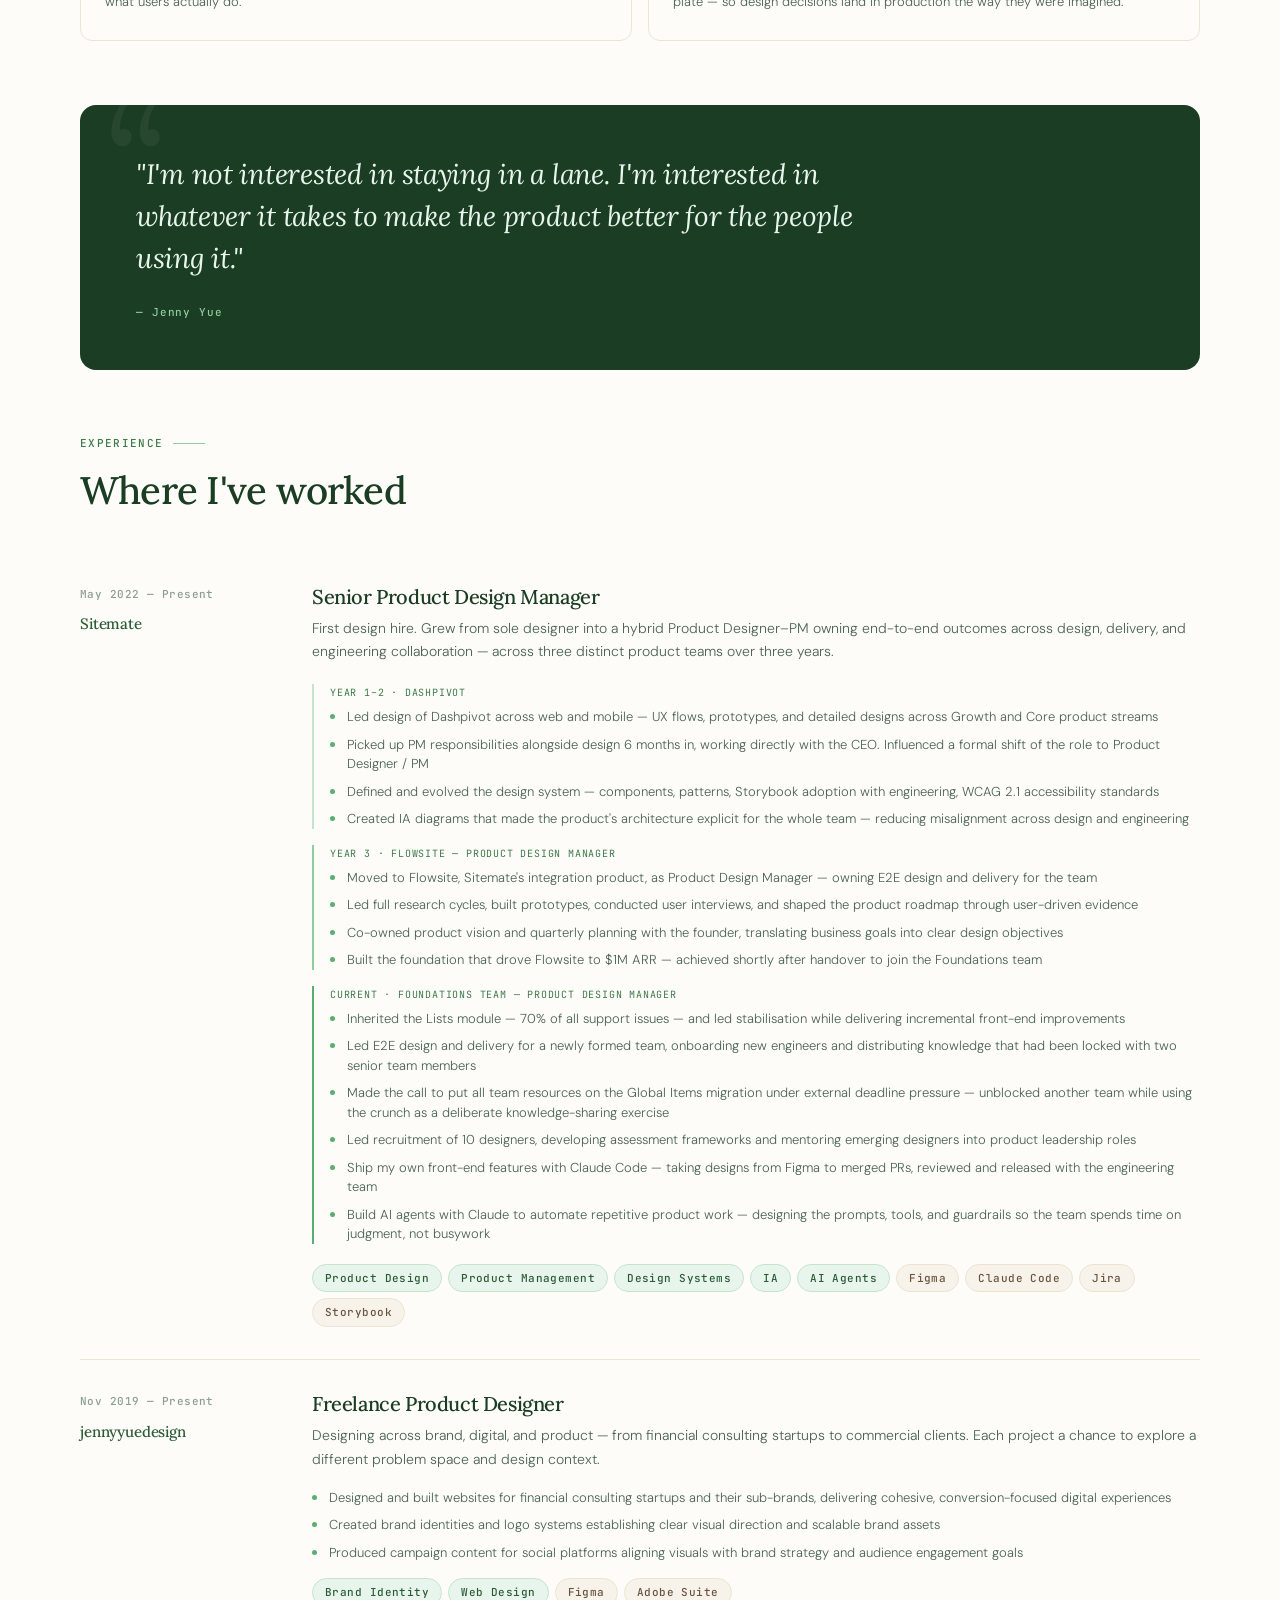
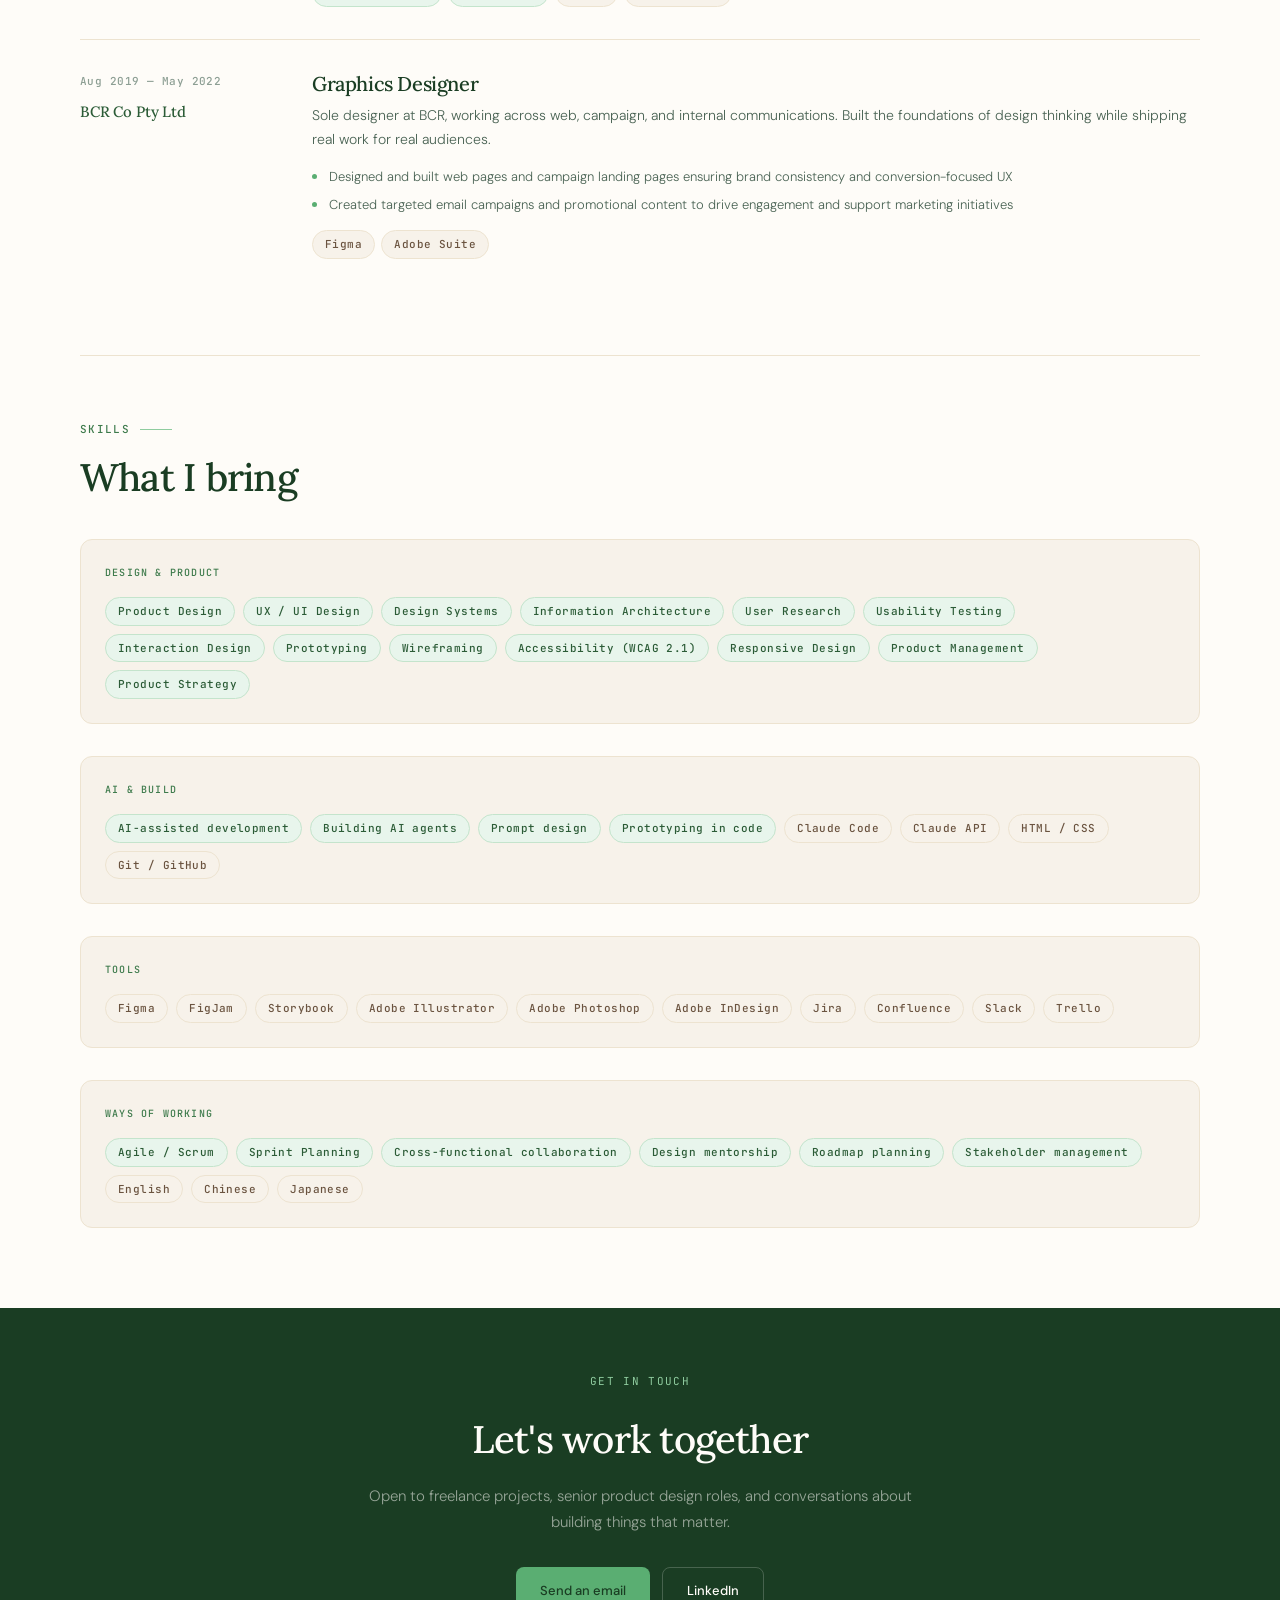
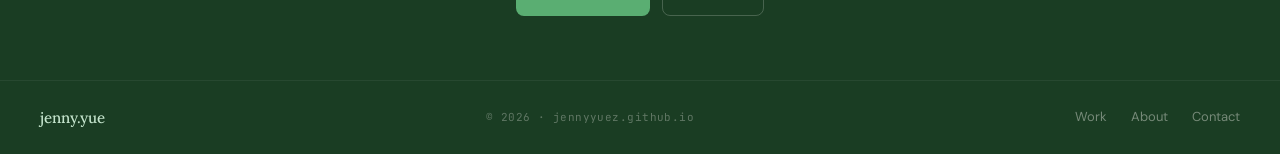
==== commit 2577cc2f: "Polish pass: alignment, AI section colours, video caption, profile photo - Nav, footer, and case-stu" ====
--- a/about.html
+++ b/about.html
@@ -84,10 +84,13 @@
   nav {
     position: fixed; top: 0; left: 0; right: 0; z-index: 100;
     padding: 20px 40px;
-    display: flex; justify-content: space-between; align-items: center;
     background: rgba(254,252,248,0.92);
     backdrop-filter: blur(16px);
     border-bottom: 1px solid var(--canopy-200);
+  }
+  .nav-inner {
+    max-width: 1200px; margin: 0 auto;
+    display: flex; justify-content: space-between; align-items: center;
   }
   .nav-name {
     font-family: var(--font-display);
@@ -195,6 +198,12 @@
     color: var(--canopy-100);
     letter-spacing: -0.02em;
     border: 3px solid var(--canopy-200);
+    overflow: hidden;
+  }
+  .avatar-ring img {
+    width: 100%; height: 100%;
+    object-fit: cover;
+    border-radius: var(--radius-full);
   }
   .profile-name {
     font-family: var(--font-display);
@@ -454,6 +463,9 @@
     background: var(--bg-inverse);
     border-top: 1px solid rgba(255,255,255,0.06);
     padding: 24px 40px;
+  }
+  .footer-inner {
+    max-width: 1200px; margin: 0 auto;
     display: flex; justify-content: space-between; align-items: center;
   }
   .footer-name { font-family: var(--font-display); font-size: 15px; color: var(--canopy-200); font-weight: 500; }
@@ -485,7 +497,8 @@
     .exp-item { grid-template-columns: 1fr; gap: 8px; }
     .pullquote { padding: 32px 28px; }
     .contact-strip { padding: 48px 20px; }
-    footer { padding: 20px; flex-direction: column; gap: 12px; text-align: center; }
+    footer { padding: 20px; }
+    .footer-inner { flex-direction: column; gap: 12px; text-align: center; }
   }
 </style>
 </head>
@@ -493,13 +506,15 @@
 
 <!-- NAV -->
 <nav>
-  <a href="index.html" class="nav-name">jenny.yue</a>
-  <ul class="nav-links">
-    <li><a href="index.html#work">Work</a></li>
-    <li><a href="index.html#ai">Building with AI</a></li>
-    <li><a href="about.html" class="active">About</a></li>
-    <li><a href="mailto:jennyyuedesign@gmail.com">Contact</a></li>
-  </ul>
+  <div class="nav-inner">
+    <a href="index.html" class="nav-name">jenny.yue</a>
+    <ul class="nav-links">
+      <li><a href="index.html#work">Work</a></li>
+      <li><a href="index.html#ai">Building with AI</a></li>
+      <li><a href="about.html" class="active">About</a></li>
+      <li><a href="mailto:jennyyuedesign@gmail.com">Contact</a></li>
+    </ul>
+  </div>
 </nav>
 
 <!-- HERO -->
@@ -525,7 +540,7 @@
 
   <div class="hero-right">
     <div class="profile-card">
-      <div class="avatar-ring">JY</div>
+      <div class="avatar-ring"><img src="assets/profile.png" alt="Jenny Yue" onerror="this.remove()"></div>
       <div class="profile-name">Jenny Yue</div>
       <div class="profile-title">Senior Product Designer & Product Manager</div>
       <div class="profile-tags">
@@ -806,12 +821,14 @@
 </section>
 
 <footer>
-  <div class="footer-name">jenny.yue</div>
-  <div class="footer-copy">© 2026 · jennyyuez.github.io</div>
-  <div class="footer-links">
-    <a href="index.html">Work</a>
-    <a href="about.html">About</a>
-    <a href="mailto:jennyyuedesign@gmail.com">Contact</a>
+  <div class="footer-inner">
+    <div class="footer-name">jenny.yue</div>
+    <div class="footer-copy">© 2026 · jennyyuez.github.io</div>
+    <div class="footer-links">
+      <a href="index.html">Work</a>
+      <a href="about.html">About</a>
+      <a href="mailto:jennyyuedesign@gmail.com">Contact</a>
+    </div>
   </div>
 </footer>
 
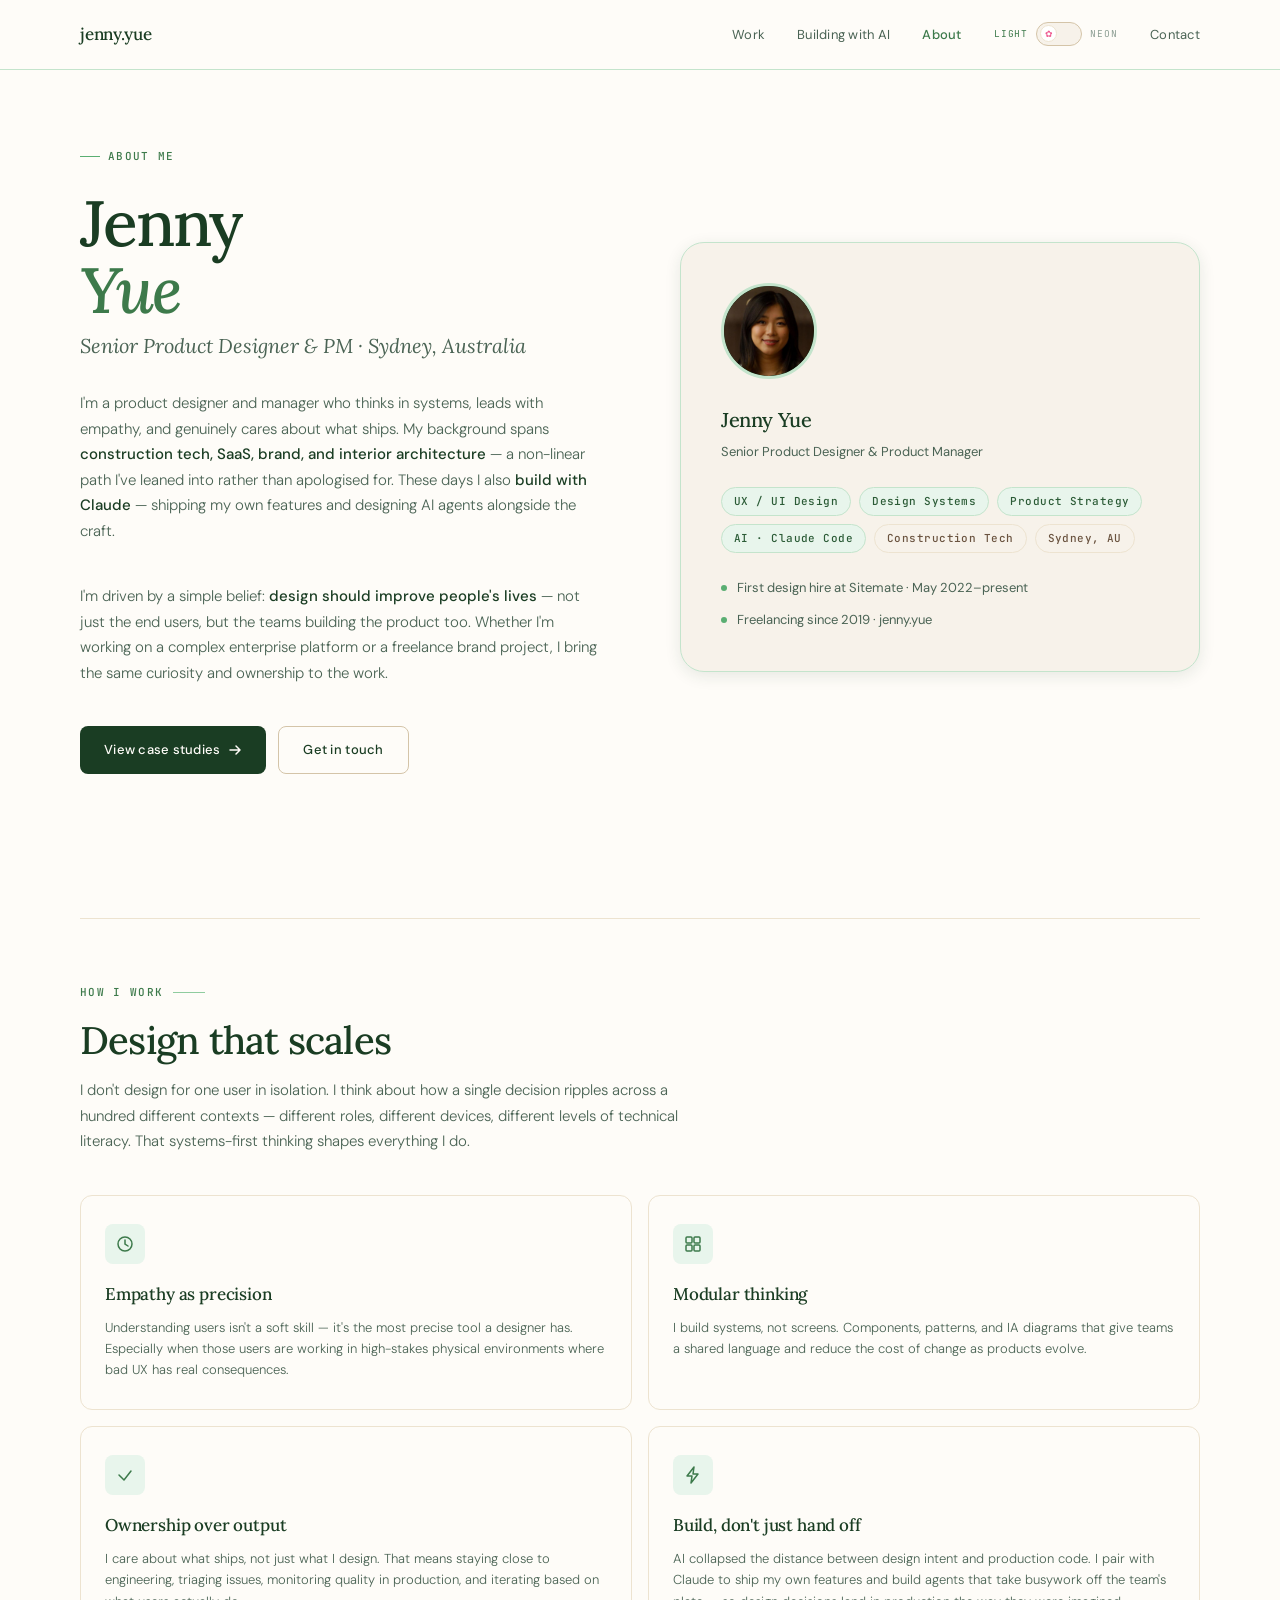
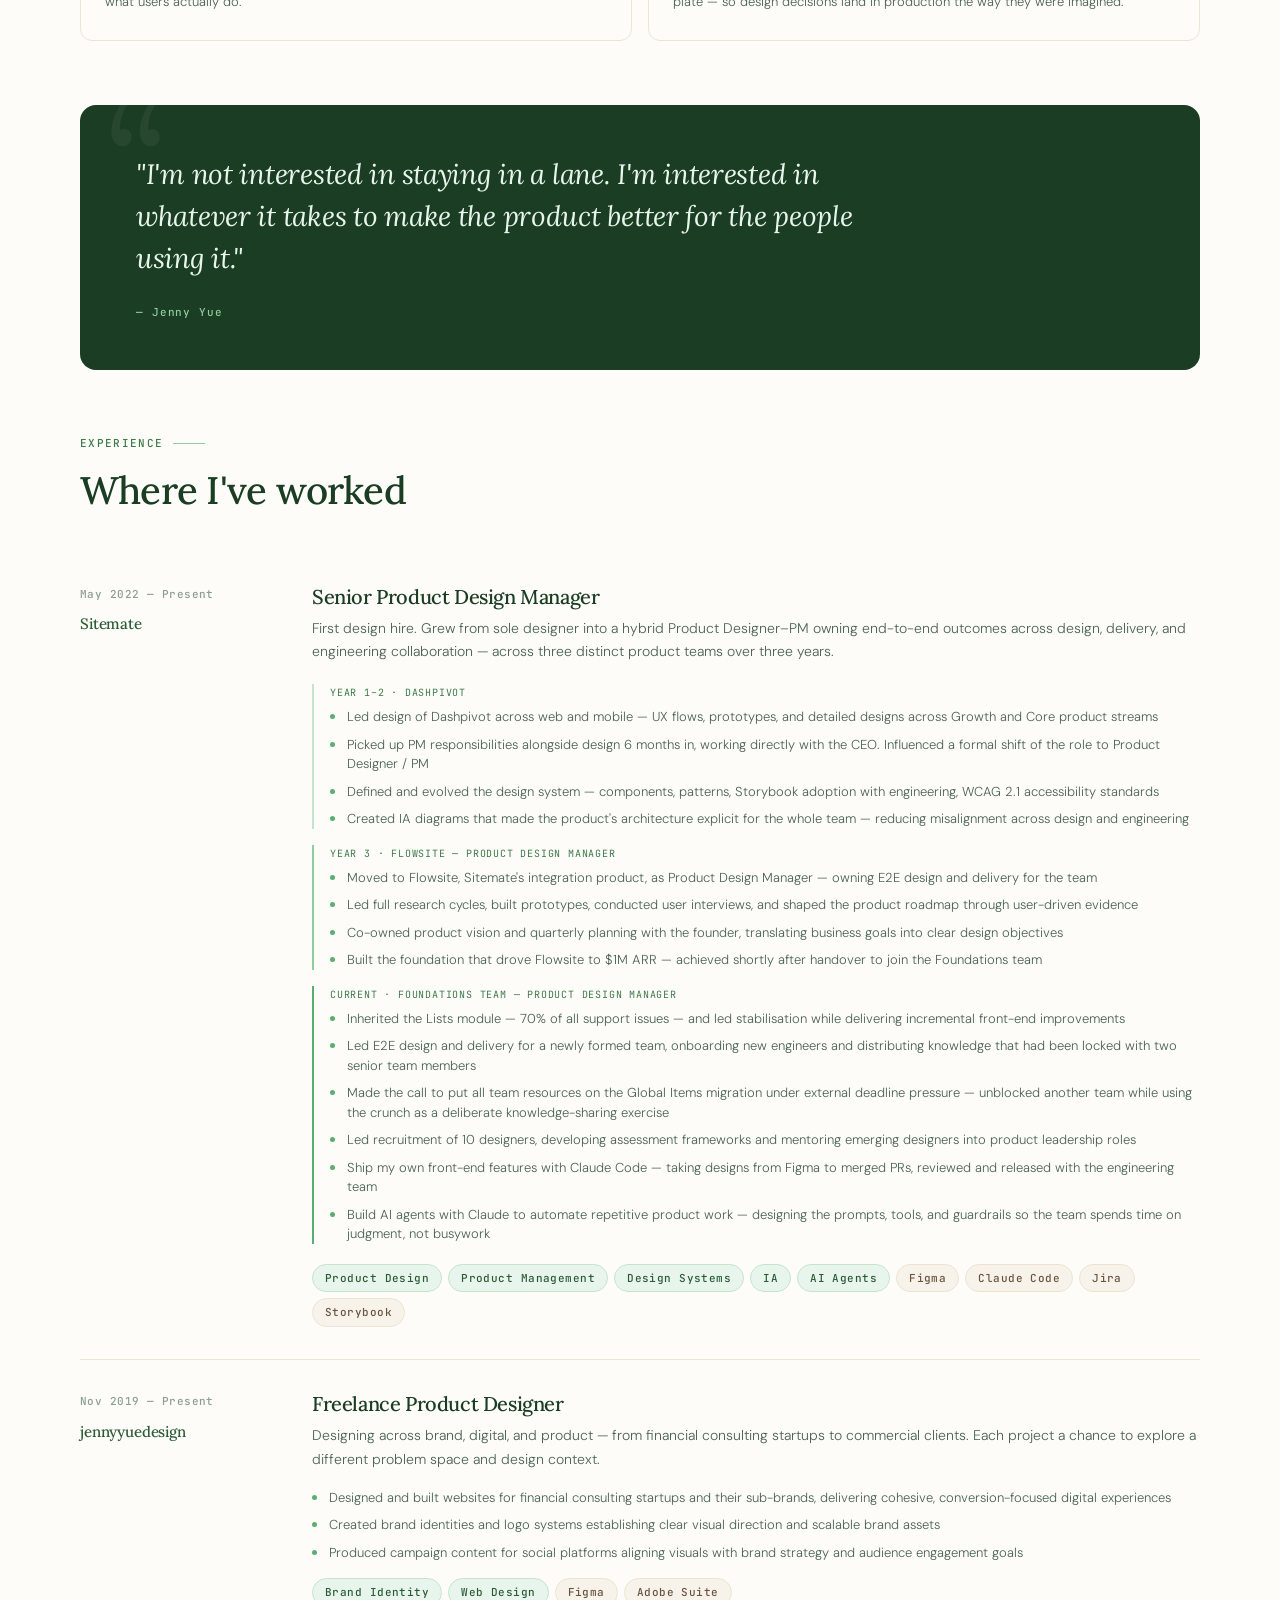
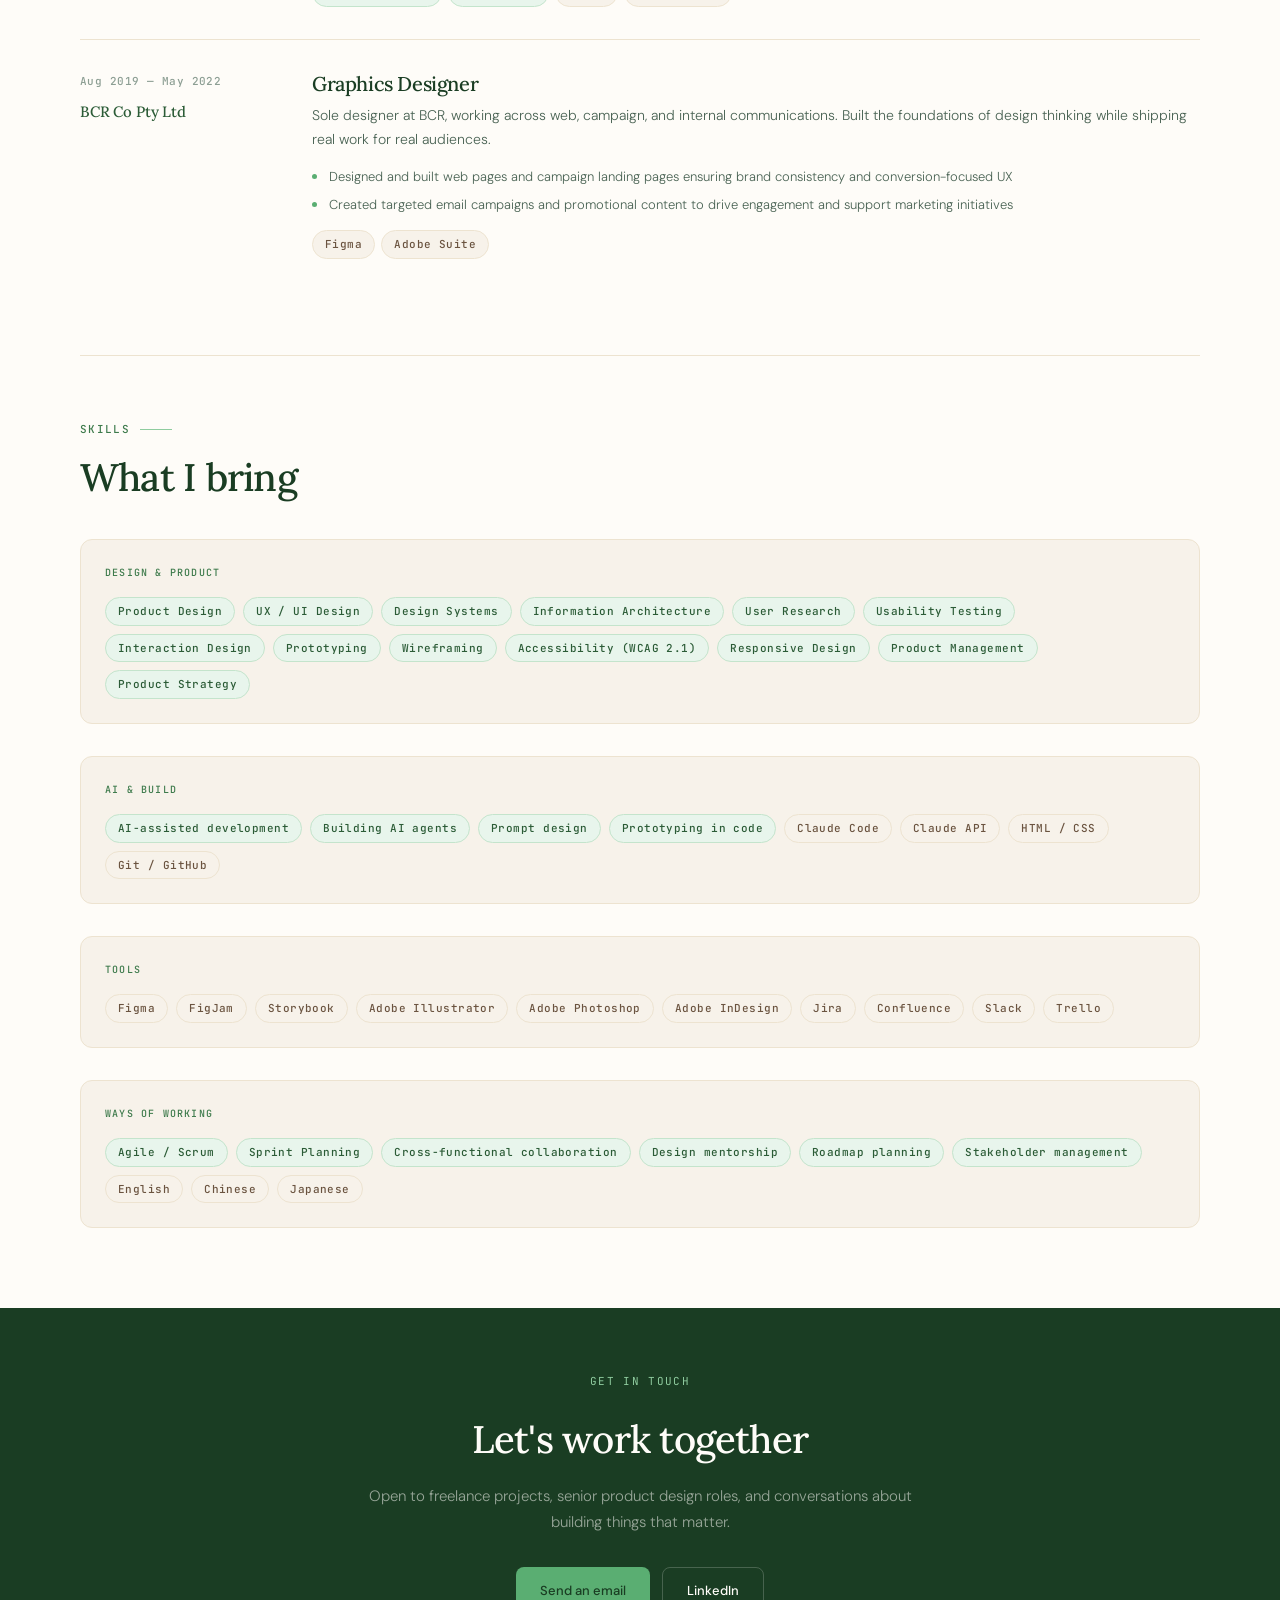
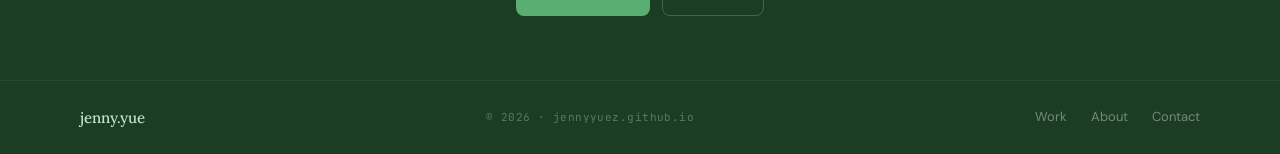
==== commit ba3066ad: "Add light/neon mode toggle with pixel-alignment audit fixes - theme.css: neon retro dark mode as ful" ====
--- a/about.html
+++ b/about.html
@@ -89,7 +89,7 @@
     border-bottom: 1px solid var(--canopy-200);
   }
   .nav-inner {
-    max-width: 1200px; margin: 0 auto;
+    max-width: 1120px; margin: 0 auto;
     display: flex; justify-content: space-between; align-items: center;
   }
   .nav-name {
@@ -465,7 +465,7 @@
     padding: 24px 40px;
   }
   .footer-inner {
-    max-width: 1200px; margin: 0 auto;
+    max-width: 1120px; margin: 0 auto;
     display: flex; justify-content: space-between; align-items: center;
   }
   .footer-name { font-family: var(--font-display); font-size: 15px; color: var(--canopy-200); font-weight: 500; }
@@ -501,8 +501,10 @@
     .footer-inner { flex-direction: column; gap: 12px; text-align: center; }
   }
 </style>
+<link rel="stylesheet" href="theme.css">
 </head>
 <body>
+<script>(function(){try{var t=localStorage.getItem('theme');if(t==='dark'||(!t&&matchMedia('(prefers-color-scheme: dark)').matches))document.body.classList.add('dark')}catch(e){}})()</script>
 
 <!-- NAV -->
 <nav>
@@ -512,7 +514,8 @@
       <li><a href="index.html#work">Work</a></li>
       <li><a href="index.html#ai">Building with AI</a></li>
       <li><a href="about.html" class="active">About</a></li>
-      <li><a href="mailto:jennyyuedesign@gmail.com">Contact</a></li>
+      <li><button class="mode-toggle" aria-label="Switch between light and neon mode"><span class="mt-label l-light">light</span><span class="mt-switch"></span><span class="mt-label l-neon">neon</span></button></li>
+    <li><a href="mailto:jennyyuedesign@gmail.com">Contact</a></li>
     </ul>
   </div>
 </nav>
@@ -844,6 +847,11 @@
   document.querySelectorAll('.exp-item').forEach(el => observer.observe(el));
 
 
+
+  document.querySelectorAll('.mode-toggle').forEach(b => b.addEventListener('click', () => {
+    const dark = document.body.classList.toggle('dark');
+    try { localStorage.setItem('theme', dark ? 'dark' : 'light'); } catch (e) {}
+  }));
 </script>
 
 </body>
--- a/theme.css
+++ b/theme.css
@@ -0,0 +1,145 @@
+/* ─────────────────────────────────────────────────────────────
+   theme.css — light ⇄ neon mode
+   Light mode: the existing token values (untouched).
+   Neon mode: body.dark overrides every token, plus targeted
+   fixes for hardcoded colours inside illustrations.
+   ───────────────────────────────────────────────────────────── */
+
+body { transition: background 400ms ease, color 400ms ease; }
+
+body.dark{
+  /* core surfaces */
+  --bg-base:#0B0F1E;
+  --bg-subtle:#10172E;
+  --bg-inverse:#060912;
+  /* text */
+  --text-primary:#EAF1FF;
+  --text-secondary:#9FB0CE;
+  --text-tertiary:#6E80A6;
+  --text-inverse:#EAF1FF;
+  /* canopy → neon mint */
+  --canopy-100:rgba(92,255,154,0.08);
+  --canopy-200:rgba(92,255,154,0.28);
+  --canopy-300:#8FFFC0;
+  --canopy-400:#5CFF9A;
+  --canopy-500:#49E889;
+  --canopy-600:#5CFF9A;
+  --canopy-700:#0E2A1B;
+  /* soil → indigo dusk */
+  --soil-100:#151D38;
+  --soil-200:rgba(128,148,255,0.16);
+  --soil-300:#3C4870;
+  --soil-400:#5E6F92;
+  --soil-500:#93A3C8;
+  --soil-600:#B7C4E4;
+  /* bloom → hot magenta, sun → electric yellow */
+  --bloom-100:rgba(255,77,166,0.10);
+  --bloom-300:#FF7ABF;
+  --bloom-400:#FF4DA6;
+  --bloom-500:#FF2E97;
+  --sun-100:rgba(255,225,77,0.10);
+  --sun-300:#FFE14D;
+  --sun-500:#FFD21E;
+  /* shadows → glows */
+  --shadow-sm:0 0 12px rgba(92,255,154,0.07);
+  --shadow-md:0 0 26px rgba(92,255,154,0.10);
+  --shadow-lg:0 0 40px rgba(92,255,154,0.14);
+  background:var(--bg-base);
+  color:var(--text-primary);
+}
+
+/* nav + footer */
+body.dark nav{background:rgba(11,15,30,0.88);border-bottom-color:rgba(92,255,154,0.22)}
+body.dark .nav-cta{background:transparent!important;border:1px solid var(--canopy-400);color:var(--canopy-400)!important;box-shadow:0 0 14px rgba(92,255,154,0.25),inset 0 0 8px rgba(92,255,154,0.08)}
+body.dark footer{background:var(--bg-inverse);border-top-color:rgba(92,255,154,0.2)}
+body.dark .footer-name{color:var(--canopy-300)}
+
+/* glow on display italics + drawn lines */
+body.dark .hero-headline em,body.dark .hero-title em,body.dark .section-heading em,
+body.dark .work-heading em,body.dark .about-heading em,body.dark .range-heading em,
+body.dark .contact-heading em,body.dark .ai-heading em,body.dark .reflections-heading em{
+  color:var(--canopy-400);text-shadow:0 0 22px rgba(92,255,154,0.55),0 0 60px rgba(92,255,154,0.25);
+}
+body.dark :is(.squiggle-word,.tangle-word,.calm-word) svg path{
+  stroke:var(--bloom-400);filter:drop-shadow(0 0 6px rgba(255,77,166,0.7));
+}
+body.dark .hero-badge text{fill:var(--canopy-400)}
+body.dark ::selection{background:var(--bloom-400);color:#0B0F1E}
+
+/* retro grid horizon behind heroes */
+body.dark .hero{position:relative}
+body.dark .hero::before{
+  content:'';position:absolute;inset:0;pointer-events:none;z-index:-1;
+  background:
+    radial-gradient(ellipse 55% 45% at 75% 15%,rgba(255,77,166,0.10),transparent 62%),
+    radial-gradient(ellipse 50% 45% at 15% 85%,rgba(92,255,154,0.08),transparent 60%),
+    linear-gradient(rgba(92,255,154,0.045) 1px,transparent 1px),
+    linear-gradient(90deg,rgba(92,255,154,0.045) 1px,transparent 1px);
+  background-size:auto,auto,52px 52px,52px 52px;
+  -webkit-mask-image:linear-gradient(180deg,black 65%,transparent);
+  mask-image:linear-gradient(180deg,black 65%,transparent);
+}
+
+/* CRT scanlines + vignette (kept subtle) */
+body.dark::after{
+  content:'';position:fixed;inset:0;pointer-events:none;z-index:9000;
+  background:
+    repeating-linear-gradient(0deg,rgba(0,0,0,0.10) 0 1px,transparent 1px 3px),
+    radial-gradient(ellipse 120% 100% at 50% 50%,transparent 62%,rgba(0,0,0,0.30));
+  mix-blend-mode:multiply;
+}
+
+/* white illustration surfaces → dark panels */
+body.dark :is(.mock-browser,.mock-comp,.fb-browser,.fb-panel,.fb-card,.fb-phone,.fb-ds-cell,.atomic-card,.ba-panel){
+  background:#121A36;border-color:rgba(128,148,255,0.22);
+}
+body.dark :is(.fb-input,.fb-mini){background:#0C1226}
+body.dark .fb-col{background:#0C1226}
+body.dark :is(.mock-browser-bar,.fb-bar,.ba-head){background:#0C1226;border-color:rgba(128,148,255,0.18)}
+body.dark .fb-url{background:#121A36;border-color:rgba(128,148,255,0.2)}
+body.dark .mock-sidebar{background:#0E2A1B}
+body.dark .shot-frame{background:linear-gradient(150deg,rgba(92,255,154,0.06),#10172E 60%)}
+body.dark .video-frame{border-color:rgba(92,255,154,0.3);box-shadow:0 0 30px rgba(92,255,154,0.12)}
+
+/* skeleton bars need more contrast on dark panels */
+body.dark :is(.mock-cell,.fb-line,.mock-comp .bar-sm){background:rgba(128,148,255,0.30)}
+body.dark .fb-line.tiny{background:rgba(128,148,255,0.18)}
+body.dark .fb-input::after{background:rgba(128,148,255,0.30)}
+
+/* hardcoded green SVG strokes inside illustrations */
+body.dark :is(.fb-sig,.fb-sigline,.fb-ds-cell,.philosophy-icon,.edu-icon) svg path,
+body.dark .philosophy-icon svg circle,body.dark .philosophy-icon svg rect{stroke:var(--canopy-400)}
+
+/* text that sits on hardcoded-dark sections */
+body.dark :is(.pullquote-text,.meta-value,.reflections-body strong){color:#D6FFE7}
+body.dark .fb-btn{color:#06140B}
+body.dark .range-amp{color:var(--canopy-300)}
+
+/* deep sections get neon seams */
+body.dark :is(.ai-section,.contact-section,.reflections-section,.meta-bar){
+  border-top:1px solid rgba(92,255,154,0.25);border-bottom:1px solid rgba(92,255,154,0.25);
+  box-shadow:inset 0 0 80px rgba(92,255,154,0.04);
+}
+body.dark .terminal{background:#0A1126;border-color:rgba(92,255,154,0.35);box-shadow:0 0 34px rgba(92,255,154,0.16)}
+body.dark .terminal-bar{background:rgba(0,0,0,0.4)}
+body.dark .t-cursor{box-shadow:0 0 10px rgba(143,255,192,0.9)}
+body.dark .btn-contact-primary{background:var(--canopy-400);color:#06140B;box-shadow:0 0 22px rgba(92,255,154,0.4)}
+body.dark .ai-point-icon{box-shadow:0 0 12px rgba(92,255,154,0.18)}
+body.dark .avatar-ring{border-color:rgba(92,255,154,0.5);box-shadow:0 0 22px rgba(92,255,154,0.25)}
+body.dark :is(.case-stat,.stat-num){text-shadow:0 0 16px rgba(92,255,154,0.45)}
+
+/* ── the toggle ── */
+.mode-toggle{display:flex;align-items:center;gap:8px;cursor:pointer;user-select:none;background:none;border:0;padding:0}
+.mt-label{font-family:'JetBrains Mono',monospace;font-size:9.5px;letter-spacing:0.1em;text-transform:uppercase;color:var(--text-tertiary);transition:color 300ms}
+.mt-label.l-light{color:var(--canopy-500)}
+body.dark .mt-label.l-light{color:var(--text-tertiary)}
+body.dark .mt-label.l-neon{color:var(--canopy-400);text-shadow:0 0 10px rgba(92,255,154,0.5)}
+.mt-switch{width:46px;height:24px;border-radius:9999px;border:1px solid var(--soil-300);position:relative;background:var(--bg-subtle);transition:all 300ms;display:inline-block}
+body.dark .mt-switch{border-color:var(--canopy-400);box-shadow:0 0 12px rgba(92,255,154,0.3)}
+.mt-switch::after{content:'✿';position:absolute;left:3px;top:2.5px;width:17px;height:17px;border-radius:50%;background:#fff;border:1px solid var(--soil-200);display:flex;align-items:center;justify-content:center;font-size:9px;color:#EE5A90;transition:left 300ms cubic-bezier(0.34,1.56,0.64,1)}
+body.dark .mt-switch::after{content:'>_';left:24px;background:#0E2A1B;border-color:var(--canopy-400);color:var(--canopy-400);font-family:'JetBrains Mono',monospace;font-size:7px}
+@media(max-width:900px){
+  .mt-label{display:none}
+  .nav-links{gap:16px}
+  .nav-links li:has(a[href$="#ai"]){display:none}
+}
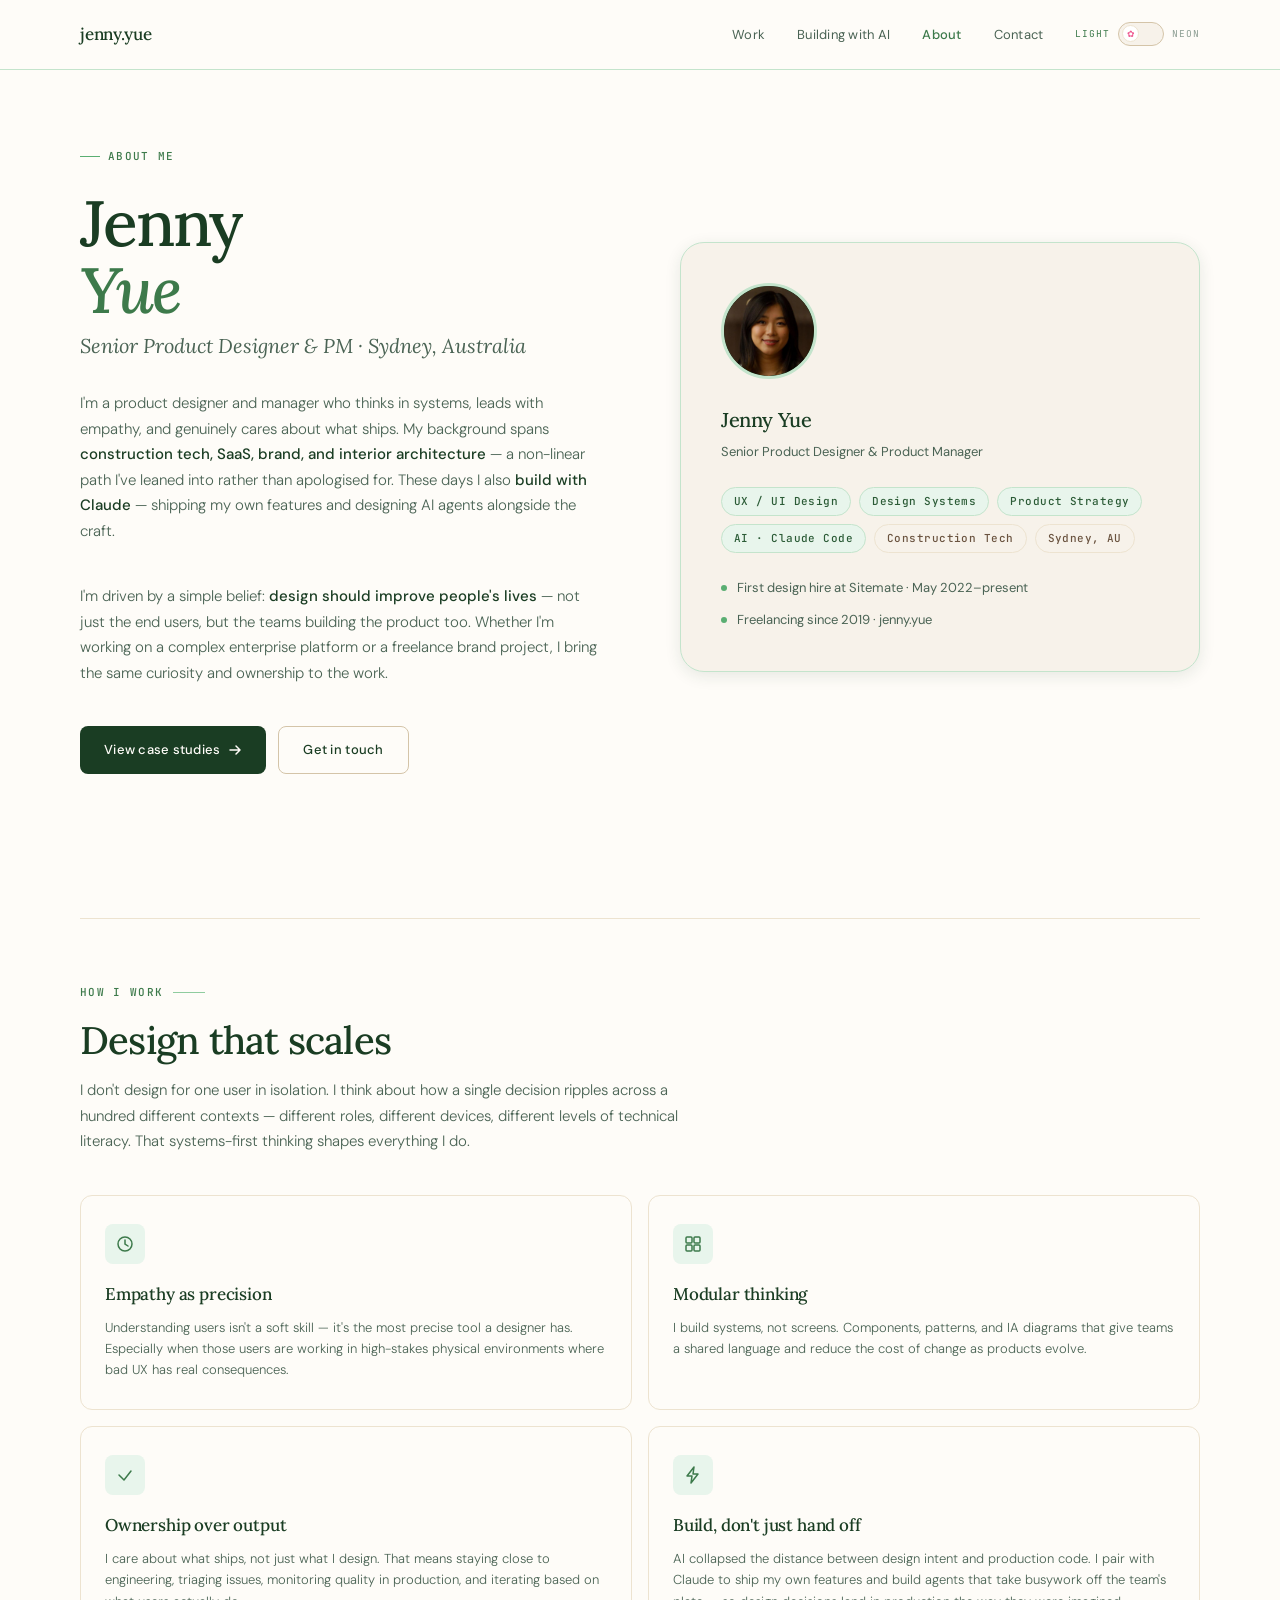
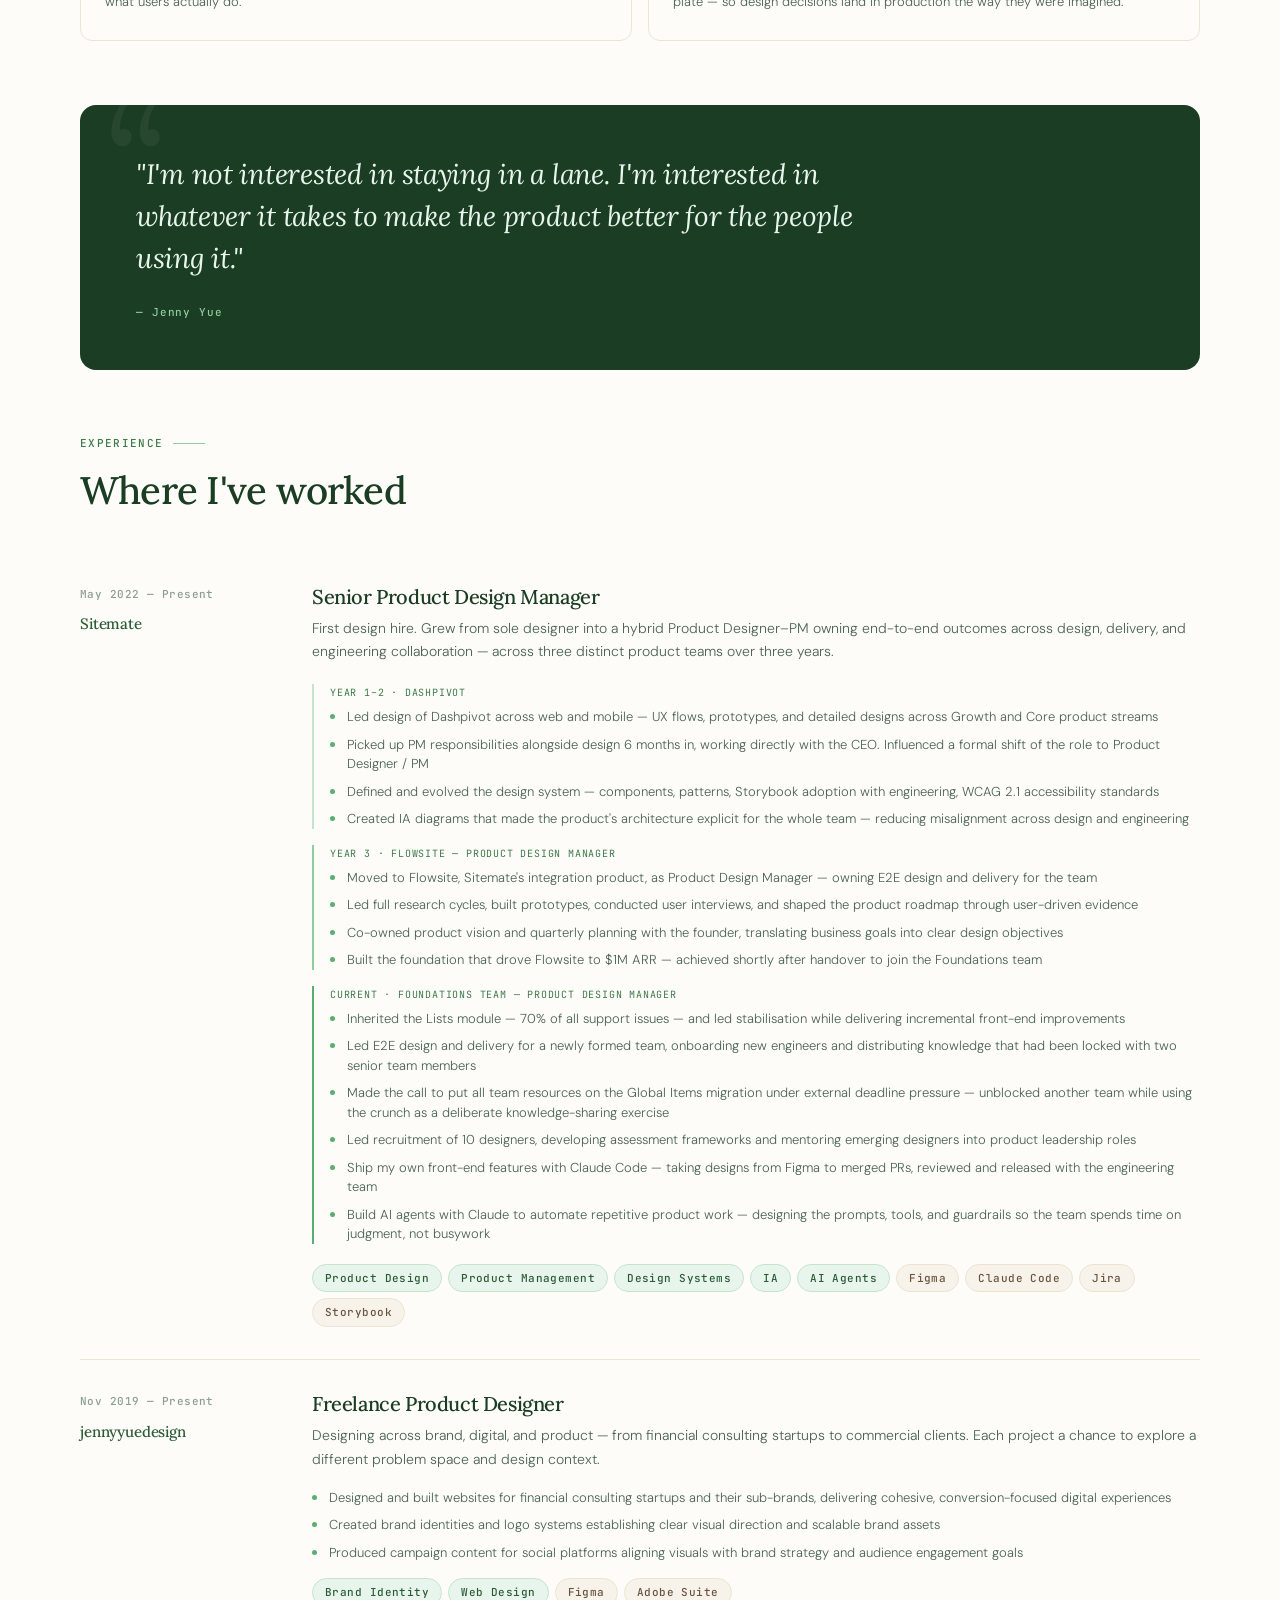
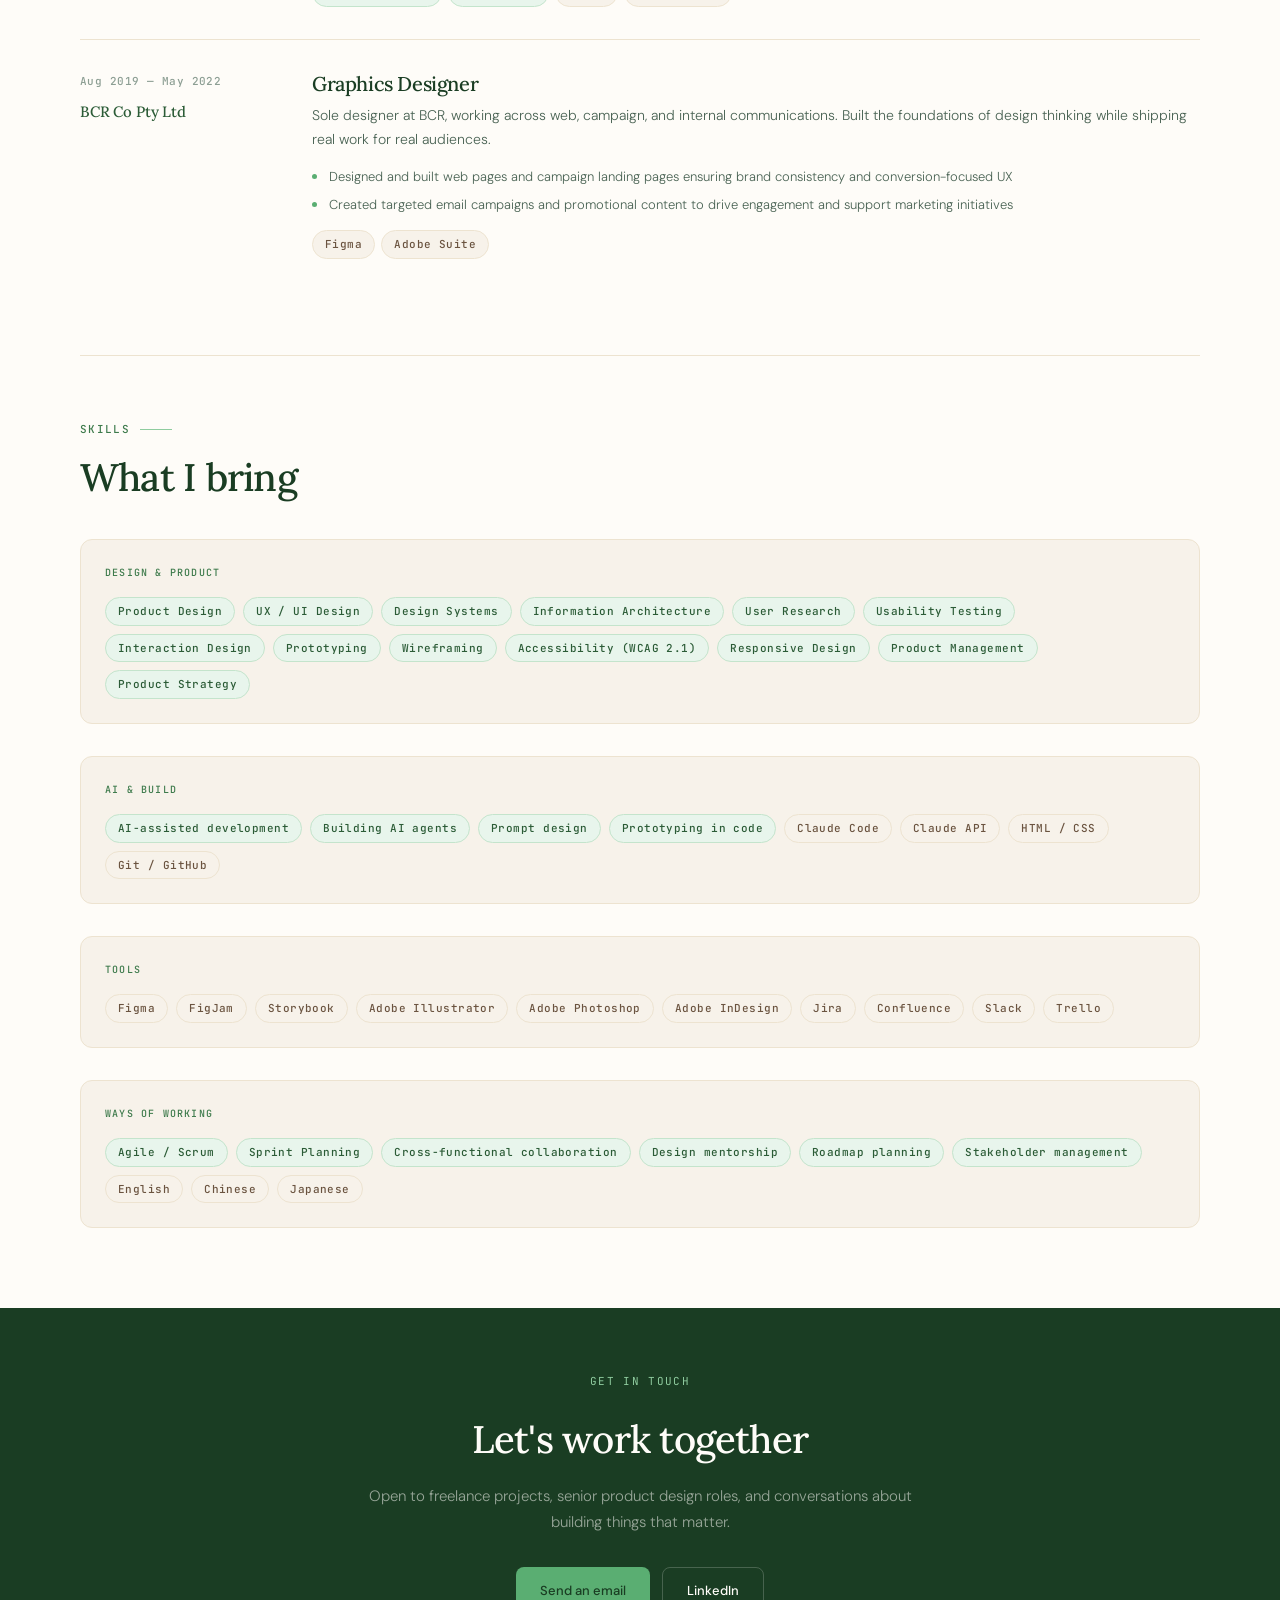
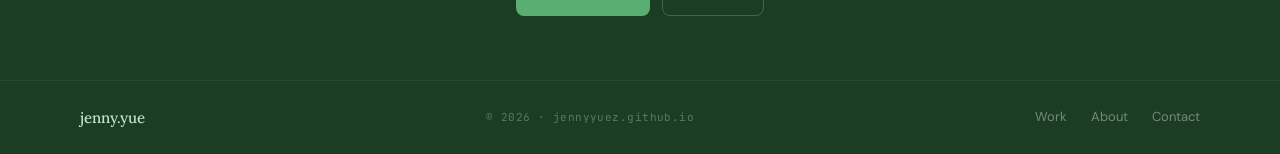
==== commit be132dad: "Nav and video alignment refinements - 'Sitemate today' video block left-aligned with the text column" ====
--- a/about.html
+++ b/about.html
@@ -514,8 +514,8 @@
       <li><a href="index.html#work">Work</a></li>
       <li><a href="index.html#ai">Building with AI</a></li>
       <li><a href="about.html" class="active">About</a></li>
+      <li><a href="mailto:jennyyuedesign@gmail.com">Contact</a></li>
       <li><button class="mode-toggle" aria-label="Switch between light and neon mode"><span class="mt-label l-light">light</span><span class="mt-switch"></span><span class="mt-label l-neon">neon</span></button></li>
-    <li><a href="mailto:jennyyuedesign@gmail.com">Contact</a></li>
     </ul>
   </div>
 </nav>
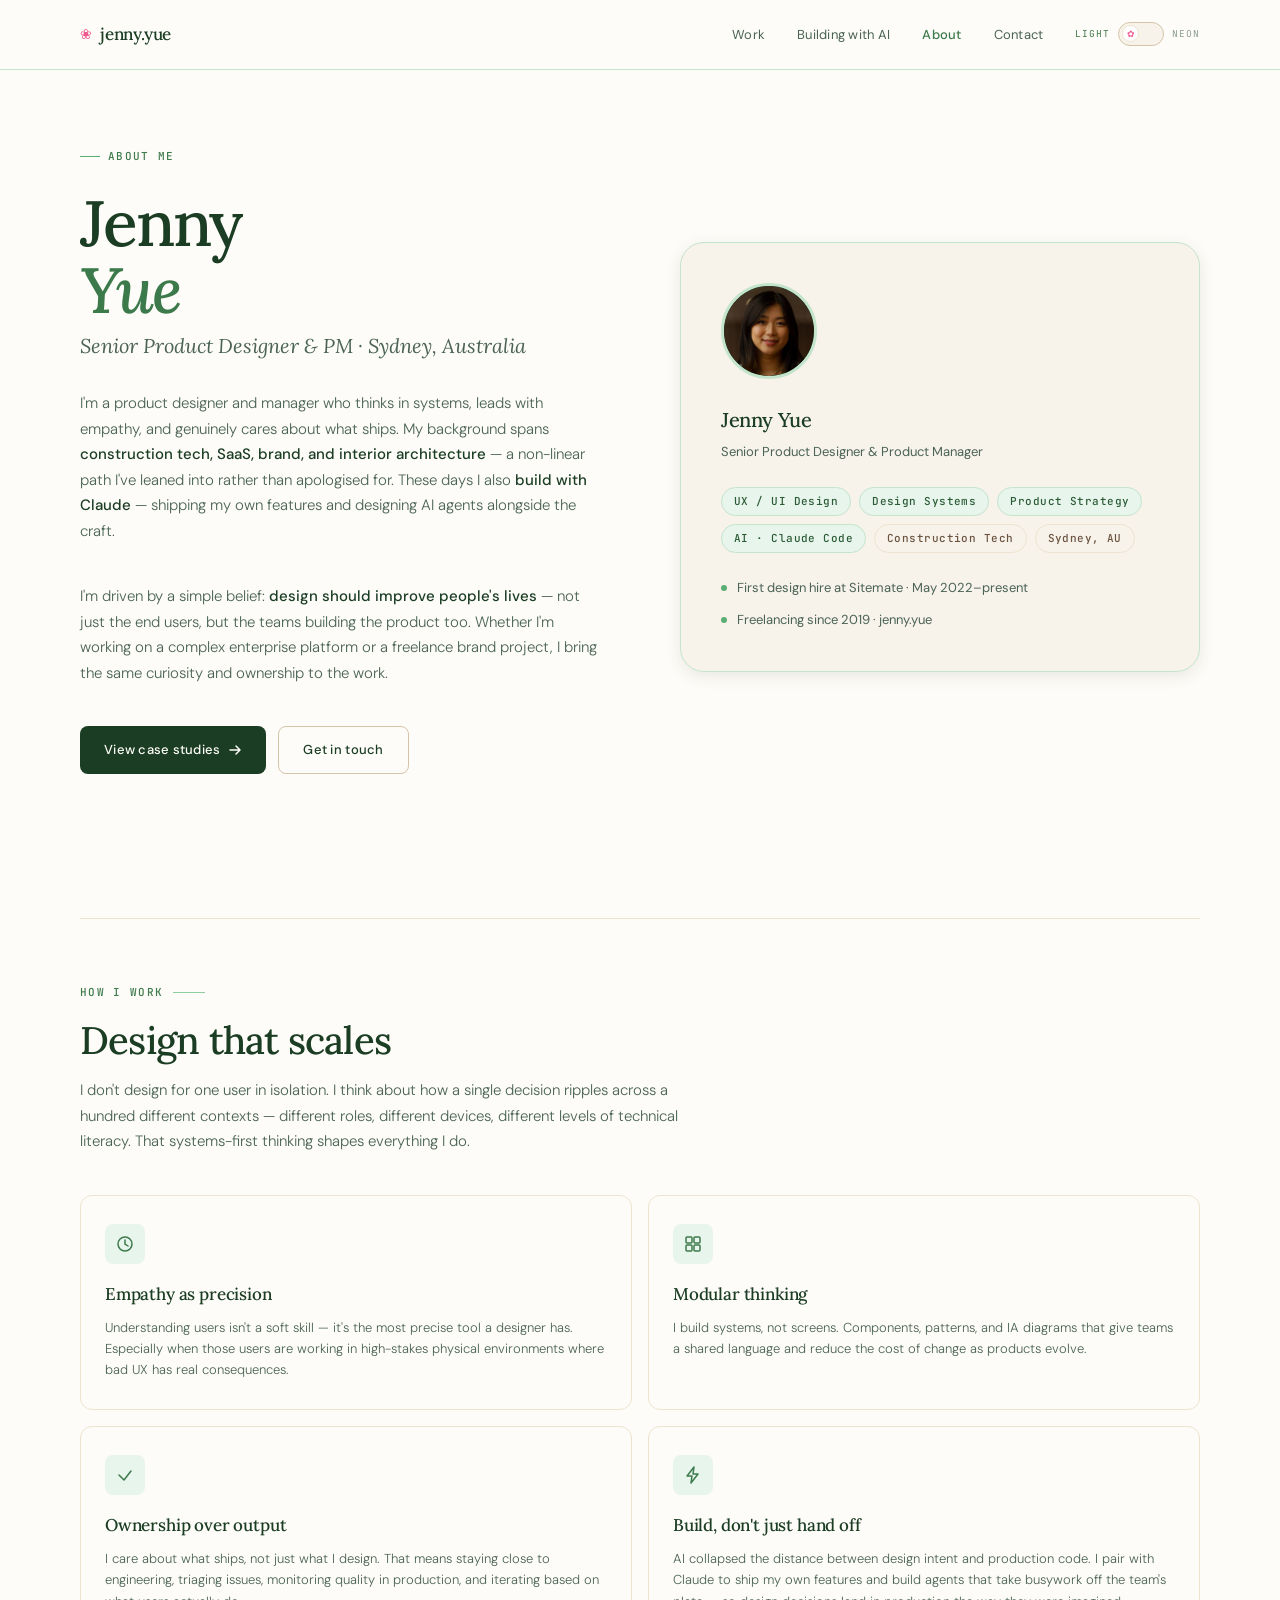
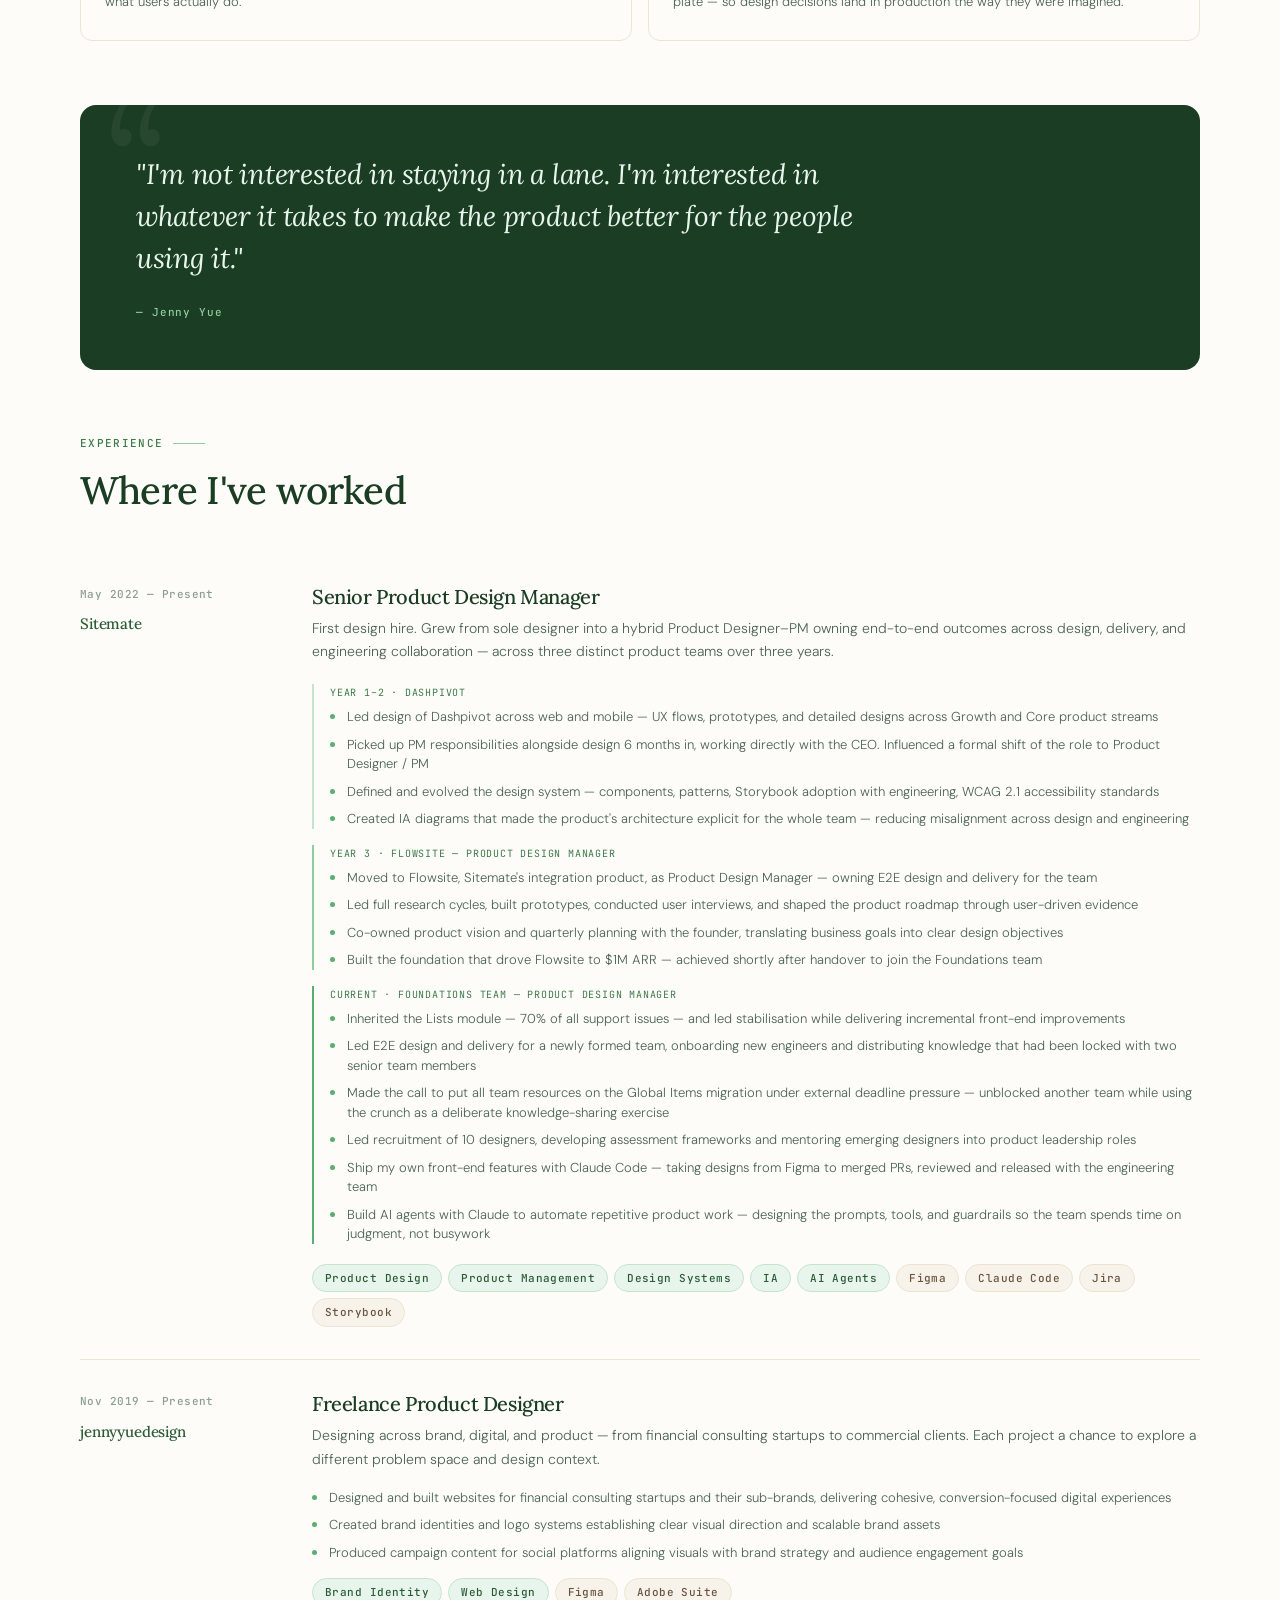
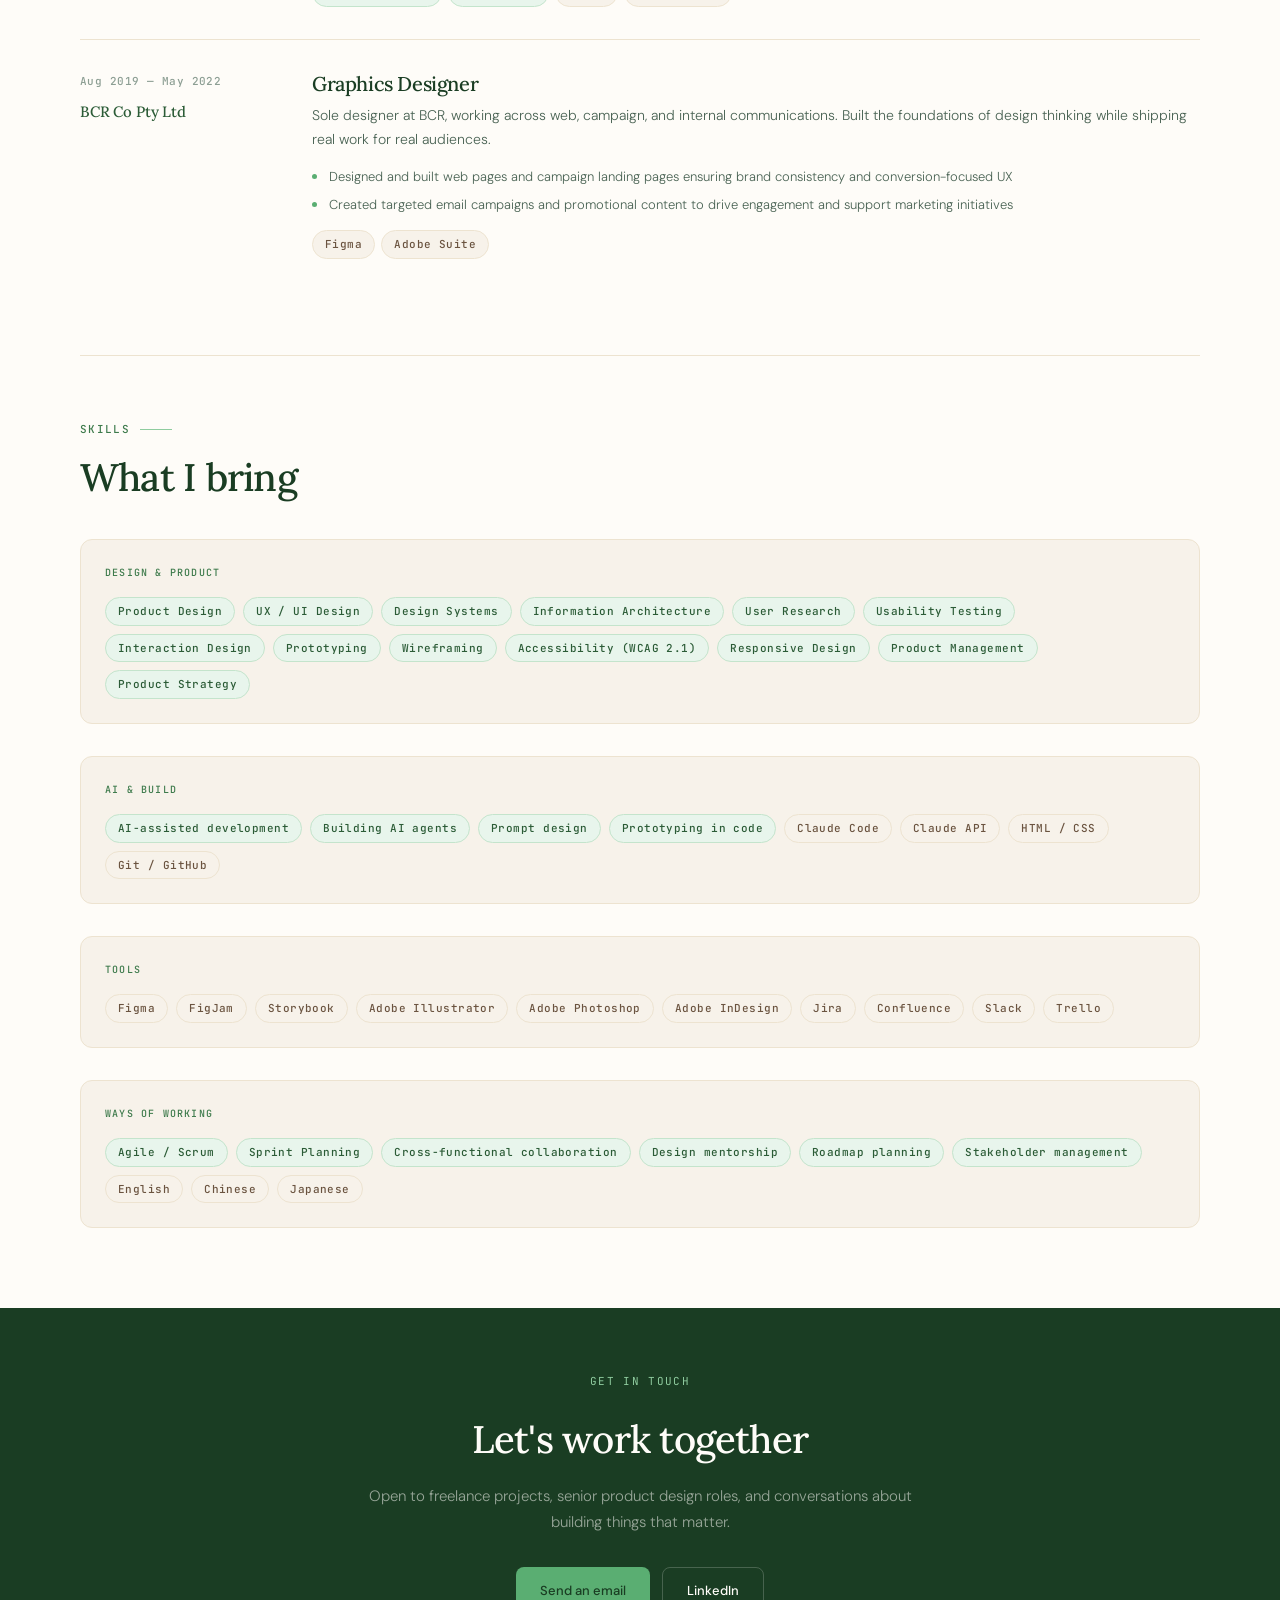
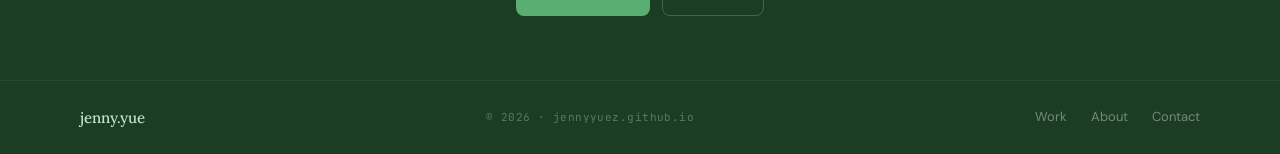
==== commit 3878b001: "Smooth theme cross-fade, two-column video section, disable coming-soon card - Theme toggle now cross" ====
--- a/about.html
+++ b/about.html
@@ -849,8 +849,11 @@
 
 
   document.querySelectorAll('.mode-toggle').forEach(b => b.addEventListener('click', () => {
+    document.body.classList.add('theme-transition');
     const dark = document.body.classList.toggle('dark');
     try { localStorage.setItem('theme', dark ? 'dark' : 'light'); } catch (e) {}
+    clearTimeout(window.__themeFade);
+    window.__themeFade = setTimeout(() => document.body.classList.remove('theme-transition'), 700);
   }));
 </script>
 
--- a/theme.css
+++ b/theme.css
@@ -6,6 +6,17 @@
    ───────────────────────────────────────────────────────────── */
 
 body { transition: background 400ms ease, color 400ms ease; }
+
+/* spinning flower mark next to the wordmark (all pages) */
+.nav-name{display:inline-flex;align-items:center;gap:8px}
+.nav-name::before{
+  content:'\2740';
+  color:var(--bloom-400);
+  font-size:14px;line-height:1;
+  animation:flowerSpin 7s linear infinite;
+}
+body.dark .nav-name::before{text-shadow:0 0 10px rgba(255,77,166,0.6)}
+@keyframes flowerSpin{to{transform:rotate(360deg)}}
 
 body.dark{
   /* core surfaces */
@@ -66,10 +77,11 @@
 body.dark .hero-badge text{fill:var(--canopy-400)}
 body.dark ::selection{background:var(--bloom-400);color:#0B0F1E}
 
-/* retro grid horizon behind heroes */
-body.dark .hero{position:relative}
-body.dark .hero::before{
+/* retro grid horizon behind heroes — always present, fades in */
+.hero{position:relative}
+.hero::before{
   content:'';position:absolute;inset:0;pointer-events:none;z-index:-1;
+  opacity:0;transition:opacity 600ms ease;
   background:
     radial-gradient(ellipse 55% 45% at 75% 15%,rgba(255,77,166,0.10),transparent 62%),
     radial-gradient(ellipse 50% 45% at 15% 85%,rgba(92,255,154,0.08),transparent 60%),
@@ -79,14 +91,27 @@
   -webkit-mask-image:linear-gradient(180deg,black 65%,transparent);
   mask-image:linear-gradient(180deg,black 65%,transparent);
 }
+body.dark .hero::before{opacity:1}
 
-/* CRT scanlines + vignette (kept subtle) */
-body.dark::after{
+/* CRT scanlines + vignette (kept subtle) — always present, fades in */
+body::after{
   content:'';position:fixed;inset:0;pointer-events:none;z-index:9000;
+  opacity:0;transition:opacity 600ms ease;
   background:
     repeating-linear-gradient(0deg,rgba(0,0,0,0.10) 0 1px,transparent 1px 3px),
     radial-gradient(ellipse 120% 100% at 50% 50%,transparent 62%,rgba(0,0,0,0.30));
   mix-blend-mode:multiply;
+}
+body.dark::after{opacity:1}
+
+/* smooth cross-fade while switching themes (class added briefly on toggle) */
+body.theme-transition,
+body.theme-transition *,
+body.theme-transition *::before,
+body.theme-transition *::after{
+  transition:background-color 600ms ease,background 600ms ease,color 600ms ease,
+    border-color 600ms ease,box-shadow 600ms ease,text-shadow 600ms ease,
+    fill 600ms ease,stroke 600ms ease,opacity 600ms ease !important;
 }
 
 /* white illustration surfaces → dark panels */
